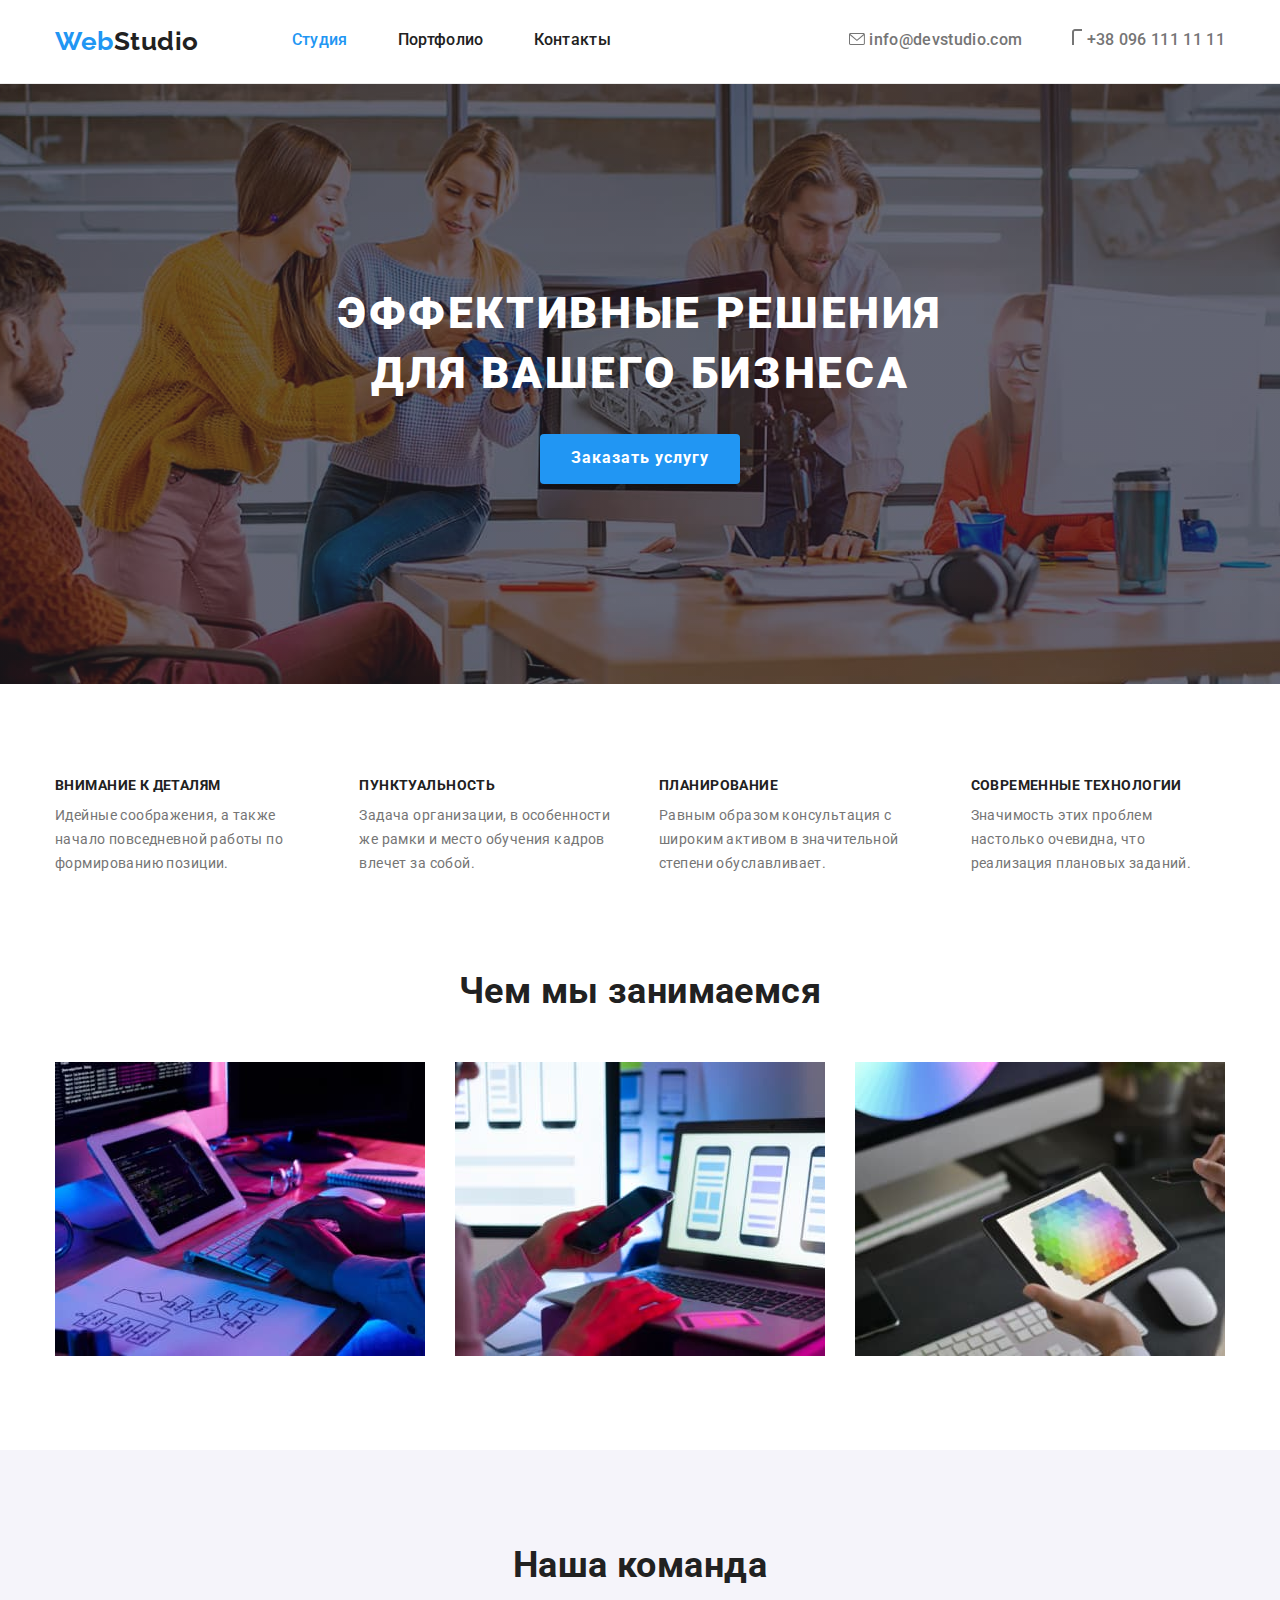
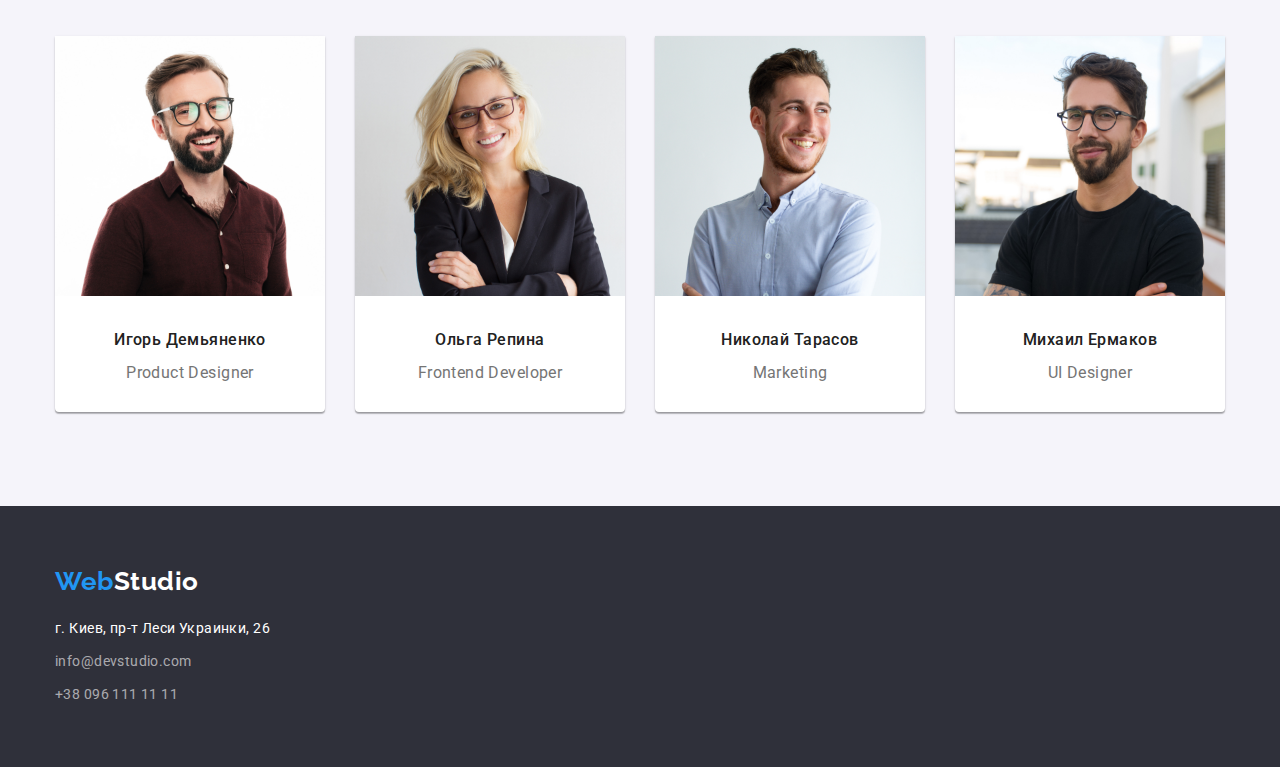
==== index.html @ d89b96b9 "встановив іконки в шапку" ====
<!DOCTYPE html>
<html lang="ru">
<head>
    <meta charset="UTF-8">
    <meta http-equiv="X-UA-Compatible" content="IE=edge">
    <meta name="viewport" content="width=device-width, initial-scale=1.0">
<link rel="preconnect" href="https://fonts.googleapis.com">
<link rel="preconnect" href="https://fonts.gstatic.com" crossorigin>
<link
    href="https://fonts.googleapis.com/css2?family=Oleo+Script&family=Raleway:wght@700&family=Roboto:wght@400;500;700;900&display=swap"
    rel="stylesheet">
<link rel="stylesheet" href="./css/modern-normalize.css">
<link rel="stylesheet" href="./css/style.css" />
<title>WebStudio</title>
</head>
<body>
    <header class="head">
         <!--Шапка сайту-->
     <div class="container navigation">
        <a href="" class="head-logo link "> Web<span class="span-logo">Studio</span></a>
        <nav >
        <ul class="head-nav"><!--Навігація сайту-->
            <li class="head-nav-list"><a href="./index.html" class="head-nav-link link active-page"> Студия </a></li>
            <li class="head-nav-list"><a href="./portfolio.html" class="head-nav-link link">Портфолио</a></li>
            <li class="head-nav-list"><a href="" class="head-nav-link link">Контакты</a></li>
        </ul>

    </nav>
         
        <ul class="head-adress"><!--Наші контакти-->
             <li class="head-nav-list">
                
        <a href="mailto:info@devstudio.com" class="head-nav-contact  link">
            <svg class="link-email" width="16px" higth="12px">
            <use href="images/icons.svg#icon-envelope">
            </use>
            </svg>
        info@devstudio.com</a>
             </li>
            <li class="head-nav-list">
                <a href="tel:+380961111111" class="head-nav-contact link">
                   
                <svg class="link-phon" width="10px" higth="16px">
                    <use href="images/icons.svg#icon-smartphone">
                    </use>
                </svg>
                +38 096 111 11 11
                </a>
            </li>
        </ul>
        </div>
    </header>

    <main class="main"><!--Тіло сайту-->
        <section class="main-poster" > <!--Постер нашей кампании-->          
            <div class="container main-hero">
            <h1 class="heading-text">Эффективные решения <br /> для вашего бизнеса</h1>
            <button type="button" class="button-secondary"> Заказать услугу </button>
            </div>
        </section>
        <section class=" section"> <!--Наши преимущества-->
            <div class="container">
            <h2 class="visually-hidden">Наши преимущества</h2>
            <ul class="our-work">
                <li class="our-work-list">
                    <h3 class="our-aim">
                        Внимание к деталям
                    </h3>
                    <p>Идейные соображения, а также начало повседневной работы по формированию позиции.</p>
                </li>
                <li class="our-work-list">
                    <h3 class="our-aim">
                        Пунктуальность
                    </h3>
                    <p>Задача организации, в особенности же рамки и место обучения кадров влечет за собой.</p>
                </li>
                <li class="our-work-list">
                    <h3 class="our-aim">
                        Планирование
                    </h3>
                    <p>Равным образом консультация с широким активом в значительной степени обуславливает.</p>
                </li>
                <li class="our-work-list">
                    <h3 class="our-aim">
                        Современные технологии
                    </h3>
                    <p> Значимость этих проблем настолько очевидна, что реализация плановых заданий.</p>
                </li>
            </ul>
            </div>
        </section>
        <section class="section main-work"><!--Чем мы занимаемся-->
            <div class="container">
            <h2 class="topic">Чем мы занимаемся</h2>
            <ul class="topic-work">
                <li class="topic-list">
                    <a href="" class="link"><img src="images/img1.jpg" alt="Услуги программирование" width="370" height="294"></a>
                </li>
                <li class="topic-list">
                    <a href="" class="link"><img src="images/img2.jpg" alt="Услуги тестирование" width="370" height="294"> </a>
                </li>
                <li class="topic-list">
                    <a href="" class="link"><img src="images/img3.jpg" alt="Дизайнерская работа" width="370" height="294"></a>
                </li>
            </ul>
            </div>
        </section>
        <section class="section main-team"><!--Наша команда-->
            <div class="container">
            <h2 class="topic">Наша команда</h2>
            <ul class="list-team">
                <li  class="team-cards">
                    <img src="images/card1.jpg" alt="Наш дизайнер продукта" width="270" height="260">
                    <div class="team-block">
                        <h3 class="my-name">Игорь Демьяненко</h3>
                        <p class="my-work">Product Designer</p>
                    </div>
                </li>
                <li class="team-cards">
                    <img src="images/card2.jpg" alt="Наш разработчик" width="270" height="260">
                    <div class="team-block">
                        <h3 class="my-name">Ольга Репина</h3>
                        <p class="my-work">Frontend Developer</p>
                    </div>
                </li>
                <li class="team-cards">
                    <img src="images/card3.jpg" alt="Специалист по продажам" width="270" height="260">
                    <div class="team-block">
                        <h3 class="my-name">Николай Тарасов</h3>
                        <p class="my-work">Marketing</p>
                    </div>
                </li>
                <li class="team-cards">
                    <img src="images/card4.jpg" alt="Наш ЮА дизайнер" width="270" height="260">
                    <div class="team-block">
                        <h3 class="my-name">Михаил Ермаков</h3>
                        <p class="my-work">UI Designer</p>
                    </div>
                </li>
            </ul>
            </div>
        </section>
    </main>

    <footer class="footer"><!--Подвал сайта, наши контакты-->
        <div class="container">
        <a href="" class="footer-logo link ">Web<span class="span-logo-footer">Studio</span></a>
        <address class="adress">
            
       <ul class="">
           <li class="footer-list"><a href="https://goo.gl/maps/BZQKdsraXfpykEwU6" class="link-footer link link-adress" target="_blank">г. Киев, пр-т Леси Украинки, 26</a></li>
           <li class="footer-list"><a href="mailto:info@devstudio.com" class="link-footer link">info@devstudio.com</a></li>
           <li class="footer-list"><a href="tel:+380961111111" class="link-footer link">+38 096 111 11 11</a></li>
       </ul>
        </address>
        </div>
    </footer>

</body>
</html>
---- css/style.css ----
/* главный цвет фона #FFFFFF */
/* вспомогательный цвет фона #2F303A */
/* головный цвет текста #757575 */
/* вспомогательный цвет текста #212121 */
/* цвет кнопок главный #F5F4FA */
/* цвет кнопок вспомогательны #2196F3 */
/*цвет лого #000000 */
/*рамка*/

:root {
  --first-fon-color: #ffffff;
  --secondary-fon-color: #2f303a;
  --first-color-text: #757575;
  --secondary-color-text: #212121;
  --first-button-color: #f5f4fa;
  --secondary-button-color: #2196f3;
  --logo-color: #000000;
  --border-color: #eeeeee;
}

body {
  background-color: var(--first-fon-color);
  color: var(--first-color-text);
  font-size: 14px;
  font-family: Roboto, Arial, Helvetica, sans-serif;
  line-height: 1.71;
  letter-spacing: 0.03em;
}

p,
h1,
h2,
h3,
h4,
h5,
h6 {
  margin: 0;
}

ul {
  list-style: none;
  margin: 0;
  padding: 0;
}

img {
  display: block;
}

.link {
  text-decoration: none;
  font-size: 14px;
  font-weight: 500;
  line-height: 1.15;
  letter-spacing: 0.02em;
  color: var(--secondary-color-text);
}

.container {
  width: 1200px;
  padding-left: 15px;
  padding-right: 15px;
  margin: 0 auto;
}
.section {
  padding-top: 94px;
  padding-bottom: 94px;
}
.head {
  background-color: var(--first-fon-color);
  border-bottom: 1px solid #ececec;
}
.head-logo {
  display: block;
  margin-right: 93px;

  color: var(--secondary-button-color);
  font-family: Raleway, Arial, Helvetica, sans-serif;
  font-size: 26px;
  font-weight: 700;
  line-height: 1.19;
}

.navigation {
  display: flex;
  align-items: center;
  padding-top: 24px;
  padding-bottom: 25px;
}

.span-logo {
  color: var(--secondary-color-text);
}

.head-nav {
  display: flex;
}
.head-nav-link {
  font-size: 16px;
  font-weight: 500;
  line-height: 1.14;
  letter-spacing: 0.02em;
  color: var(--secondary-color-text);
}

.head-nav-list {
  padding-top: 5px;
  padding-bottom: 5px;
  display: block;
  margin-right: 50px;
}

.head-nav-list:last-child {
  margin-right: 0px;
}

.active-page {
  color: var(--secondary-button-color);
}
.link-email {
  width: 16px;
  height: 12px;
  align-items: center;
  fill: currentColor;
}

.link-phon {
  width: 10px;
  height: 16px;
  align-items: center;
  fill: currentColor;
}

.head-adress {
  display: flex;
  margin-left: auto;
}

.head-nav-contact {
  font-size: 16px;
  font-weight: 500;
  line-height: 1.14;
  letter-spacing: 0.02em;
  color: var(--first-color-text);
}

.head-nav-link:hover,
.head-nav-link:focus,
.head-nav-link:active {
  color: var(--secondary-button-color);
}
.head-nav-contact:hover,
.head-nav-contact:focus,
.head-nav-contact:active {
  color: var(--secondary-button-color);
}

/*оформлення тіла*/
/*оформлення постера*/
.main-poster {
  padding-top: 200px;
  padding-bottom: 200px;
  text-align: center;
  margin: 0 auto;
  height: 600px;
  max-width: 1600px;

  background-image: linear-gradient(
      to right,
      rgba(47, 48, 58, 0.4),
      rgba(47, 48, 58, 0.4)
    ),
    url(../images/hero.jpg);
  background-position: center;
  /* background-size: cover; */
  background-repeat: no-repeat;
}

.main-hero {
}

.heading-text {
  margin-bottom: 30px;

  color: var(--first-fon-color);
  text-transform: uppercase;
  font-size: 44px;
  font-weight: 900;

  letter-spacing: 0.06em;
  line-height: 1.36;
}

.button-secondary {
  cursor: pointer;
  background-color: var(--secondary-button-color);
  color: var(--first-fon-color);
  height: 50px;
  width: 200px;
  border: none;
  border-radius: 4px;
  font-size: 16px;
  letter-spacing: 0.06em;
  line-height: 1.9;
  font-weight: 700;
  box-shadow: 0px 4px 4px rgba(0, 0, 0, 0.15);
  border-radius: 4px;
}
.button-secondary:hover,
.button-secondary:focus {
  background-color: #188ce8;
}

/*оформление блока наши возможности*/

.visually-hidden {
  position: absolute;
  white-space: nowrap;
  width: 1px;
  height: 1px;
  overflow: hidden;
  border: 0;
  padding: 0;
  clip: rect(0 0 0 0);
  clip-path: inset(50%);
  margin: -1px;
}
.our-work {
  display: flex;
  flex-basis: calc((100% - 90px) / 4);
}
.our-work-list {
  margin-right: 30px;
}
.our-work-list:last-child {
  margin-right: 0;
}

.our-aim {
  margin-bottom: 10px;

  font-weight: 700;
  line-height: 1.14;
  text-transform: uppercase;
  color: var(--secondary-color-text);
  font-size: 14px;
}
/*чем мы занимаемся*/

.topic {
  margin-bottom: 50px;

  color: var(--secondary-color-text);
  font-weight: 700;
  font-size: 36px;
  text-align: center;
  line-height: 1.17;
}
.topic-work {
  display: flex;
}
.topic-list {
  margin-right: 30px;
  flex-basis: calc((100% - 60px) / 3);
}
.topic-list:last-child {
  margin-right: 0;
}

/*сектор наша команда*/
.main-work {
  padding-top: 0;
}
.main-team {
  background-color: var(--first-button-color);
}
.my-work {
  font-size: 16px;
  line-height: 1.19;
}

.list-team {
  display: flex;

  text-align: center;
}

.team-cards {
  margin-right: 30px;
  flex-basis: calc((100%-90px) / 4);

  background-color: var(--first-fon-color);
  box-shadow: 0px 1px 3px rgba(0, 0, 0, 0.12), 0px 1px 1px rgba(0, 0, 0, 0.14),
    0px 2px 1px rgba(0, 0, 0, 0.2);
  border-radius: 0px 0px 4px 4px;
}

.team-cards:last-child {
  margin-right: 0;
}

.my-name {
  margin-bottom: 10px;
  font-size: 16px;
  font-weight: 500;
  color: var(--secondary-color-text);
}

.team-block {
  padding-top: 30px;
  padding-bottom: 30px;
}

/*сектор footer*/

.span-logo-footer {
  color: var(--first-fon-color);
}
.footer {
  padding-top: 60px;
  padding-bottom: 60px;
  background-color: var(--secondary-fon-color);
}
.footer-logo {
  display: block;

  margin-bottom: 20px;

  color: var(--secondary-button-color);
  font-family: Raleway, Arial, Helvetica, sans-serif;
  font-size: 26px;
  font-weight: 700;
  line-height: 1.19;
}
.adress {
  font-style: normal;
}
.footer-list {
  margin-bottom: 9px;
}
.footer-list:last-child {
  margin-bottom: 0;
}
.link-footer {
  color: rgba(255, 255, 255, 0.6);
  font-weight: 400;
  line-height: 1.71;
  letter-spacing: 0.03em;
}

.link-adress {
  color: var(--first-fon-color);
}

/*Portfolio*/

.filtr {
  display: flex;
  justify-content: center;
  margin-bottom: 50px;
}

.filtr-button {
  padding: 6px 22px;
  border: transparent;
  border-radius: 4px;
  border-color: var(--first-button-color);

  font-weight: 500;
  font-size: 16px;
  line-height: 1.62;
  color: var(--secondary-color-text);
  background-color: var(--first-button-color);

  cursor: pointer;
}
.filtr-list {
  margin-right: 8px;
}

.filtr-list:last-child {
  margin: 0;
}

.filtr-button:hover,
.filtr-button:focus {
  color: var(--first-fon-color);
  background-color: var(--secondary-button-color);
  background-color: var(--secondary-button-color);
  box-shadow: 0px 3px 1px rgba(0, 0, 0, 0.1), 0px 1px 2px rgba(0, 0, 0, 0.08),
    0px 2px 2px rgba(0, 0, 0, 0.12);
}

.filtr-button:active {
  color: var(--first-fon-color);
  background-color: var(--secondary-button-color);
  background-color: var(--secondary-button-color);
  box-shadow: 0px 3px 1px rgba(0, 0, 0, 0.1), 0px 1px 2px rgba(0, 0, 0, 0.08),
    0px 2px 2px rgba(0, 0, 0, 0.12);
}

.project {
  display: flex;
  flex-wrap: wrap;
}

.project-card {
  flex-basis: calc((100% - 60px) / 3);
  background-color: var(--first-fon-color);

  margin-right: 30px;
  margin-bottom: 30px;
}

.project-card:nth-child(3n) {
  margin-right: 0;
}

.project-card:nth-last-child(-n + 3) {
  margin-bottom: 0;
}

.card-realm {
  font-weight: 400;
  font-size: 16px;
  line-height: 1.87;
  letter-spacing: 0.03em;
  color: var(--first-color-text);
}

.project-img {
  margin: 0 auto;
  max-width: 100%;
}
.card-cont {
  padding-top: 20px;
  padding-left: 24px;
  padding-bottom: 20px;
  padding-right: 24px;
  border: 1px solid var(--border-color);
}
.card-name {
  color: var(--secondary-color-text);
  font-size: 18px;
  font-weight: 700;
  line-height: 2;
  letter-spacing: 0.06em;
  margin-bottom: 4px;
}
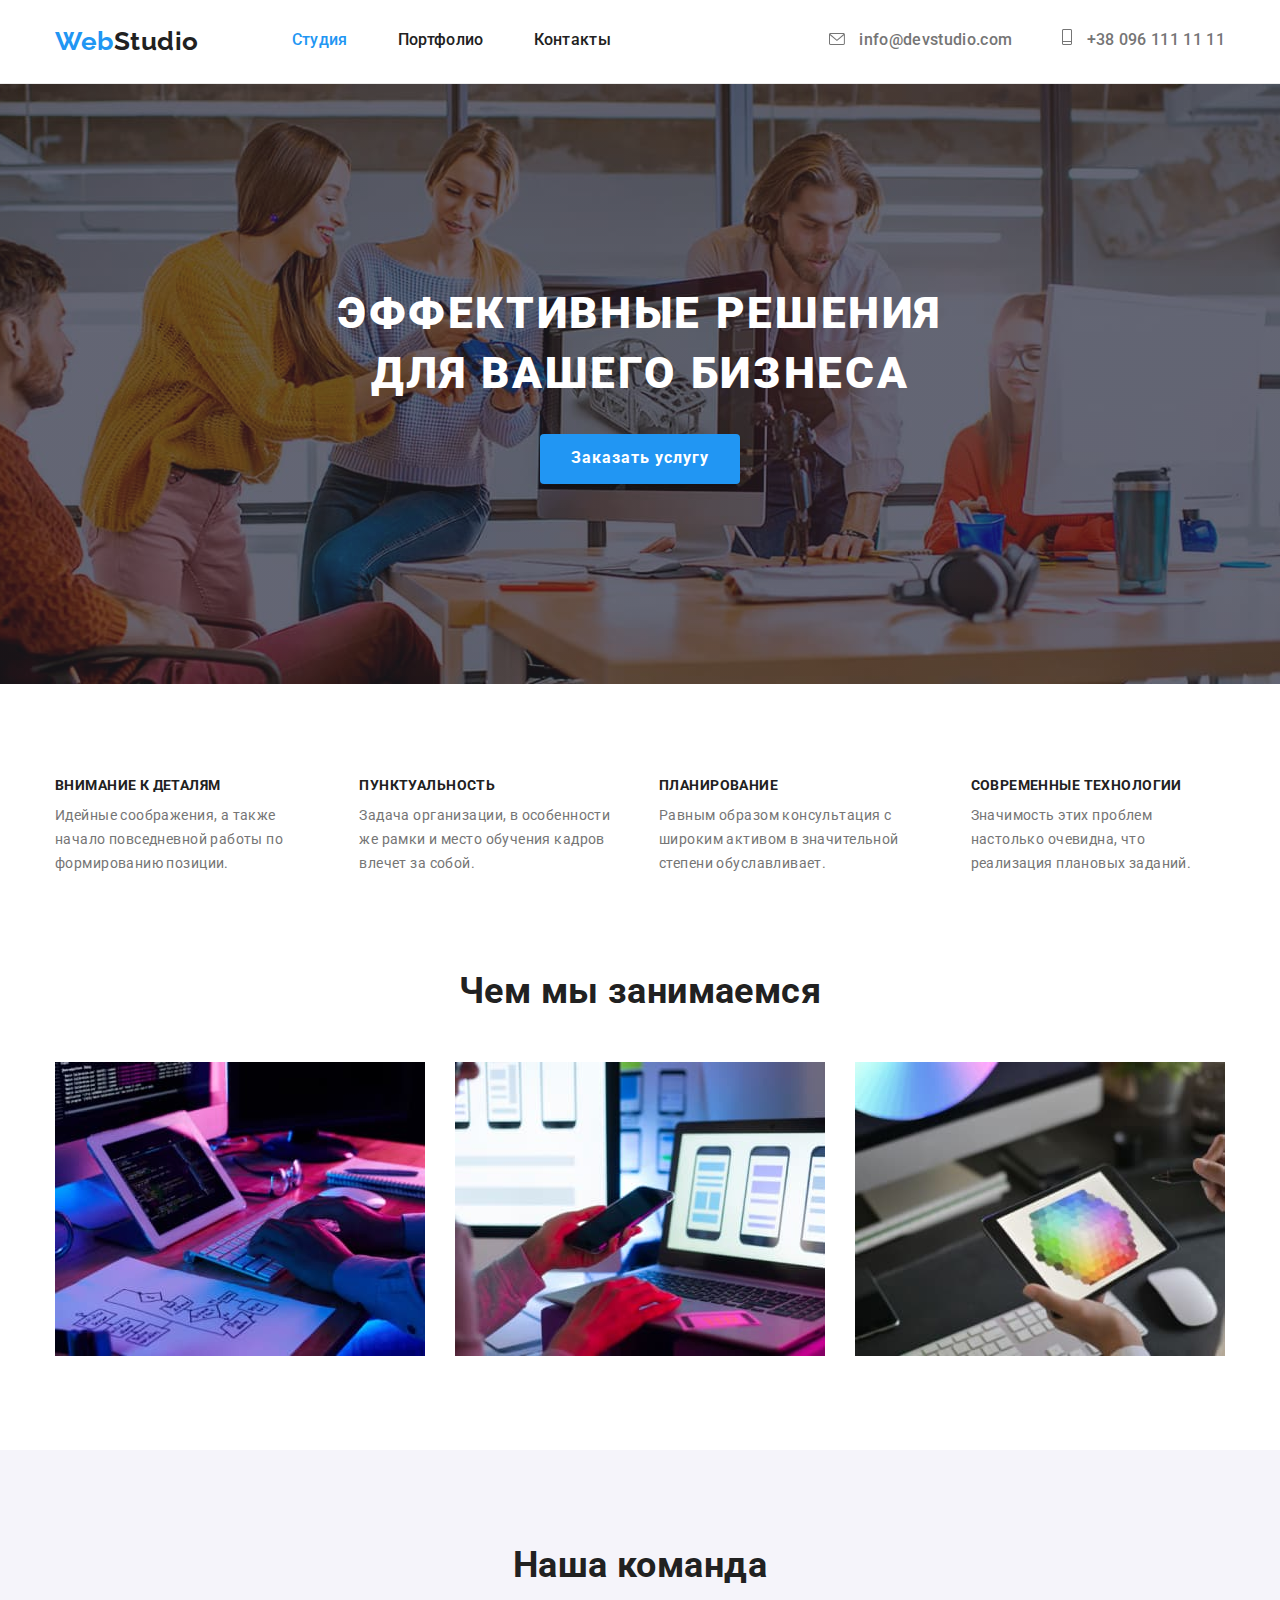
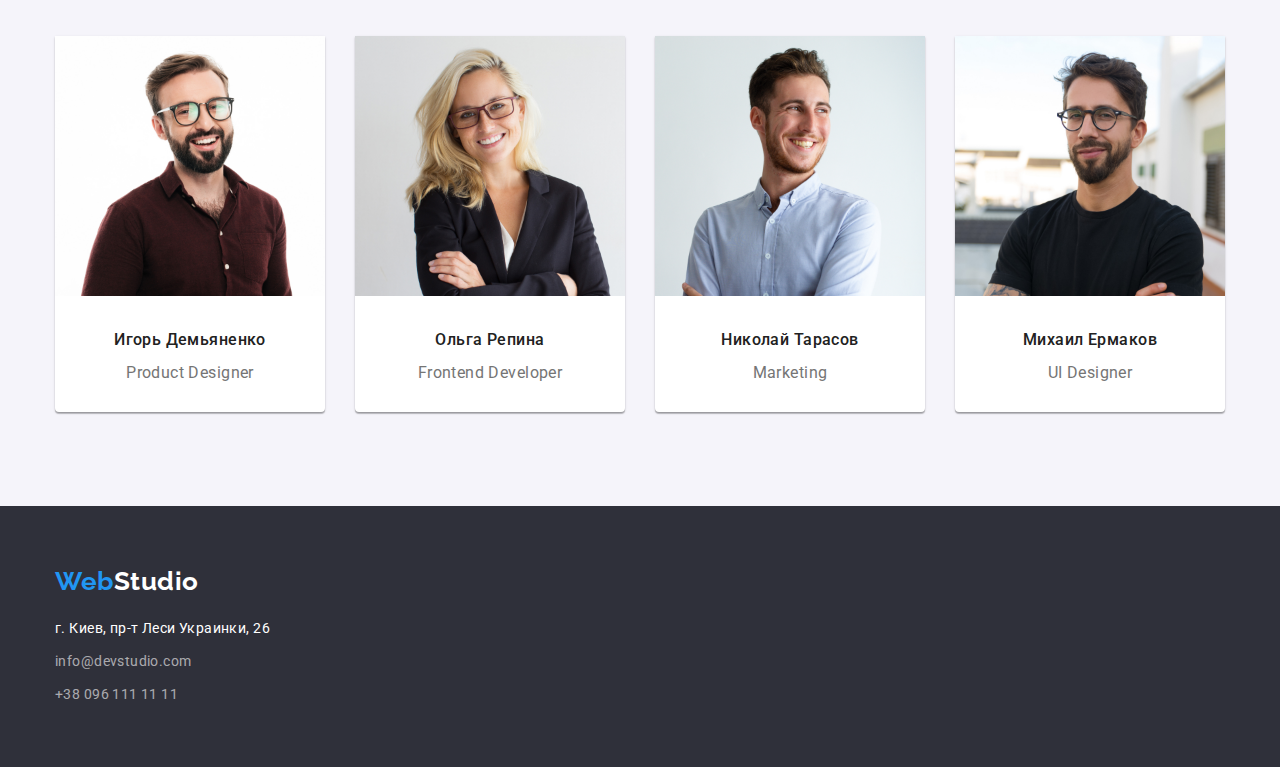
==== commit f957c7a0: "додані іконки в шапку" ====
--- a/index.html
+++ b/index.html
@@ -31,7 +31,7 @@
              <li class="head-nav-list">
                 
         <a href="mailto:info@devstudio.com" class="head-nav-contact  link">
-            <svg class="link-email" width="16px" higth="12px">
+            <svg class="link-email" width="16" height="12">
             <use href="images/icons.svg#icon-envelope">
             </use>
             </svg>
@@ -40,7 +40,7 @@
             <li class="head-nav-list">
                 <a href="tel:+380961111111" class="head-nav-contact link">
                    
-                <svg class="link-phon" width="10px" higth="16px">
+                <svg class="link-phon" width="10" height="16">
                     <use href="images/icons.svg#icon-smartphone">
                     </use>
                 </svg>
--- a/css/style.css
+++ b/css/style.css
@@ -122,6 +122,7 @@
   height: 12px;
   align-items: center;
   fill: currentColor;
+  margin-right: 10px;
 }
 
 .link-phon {
@@ -129,6 +130,7 @@
   height: 16px;
   align-items: center;
   fill: currentColor;
+  margin-right: 10px;
 }
 
 .head-adress {
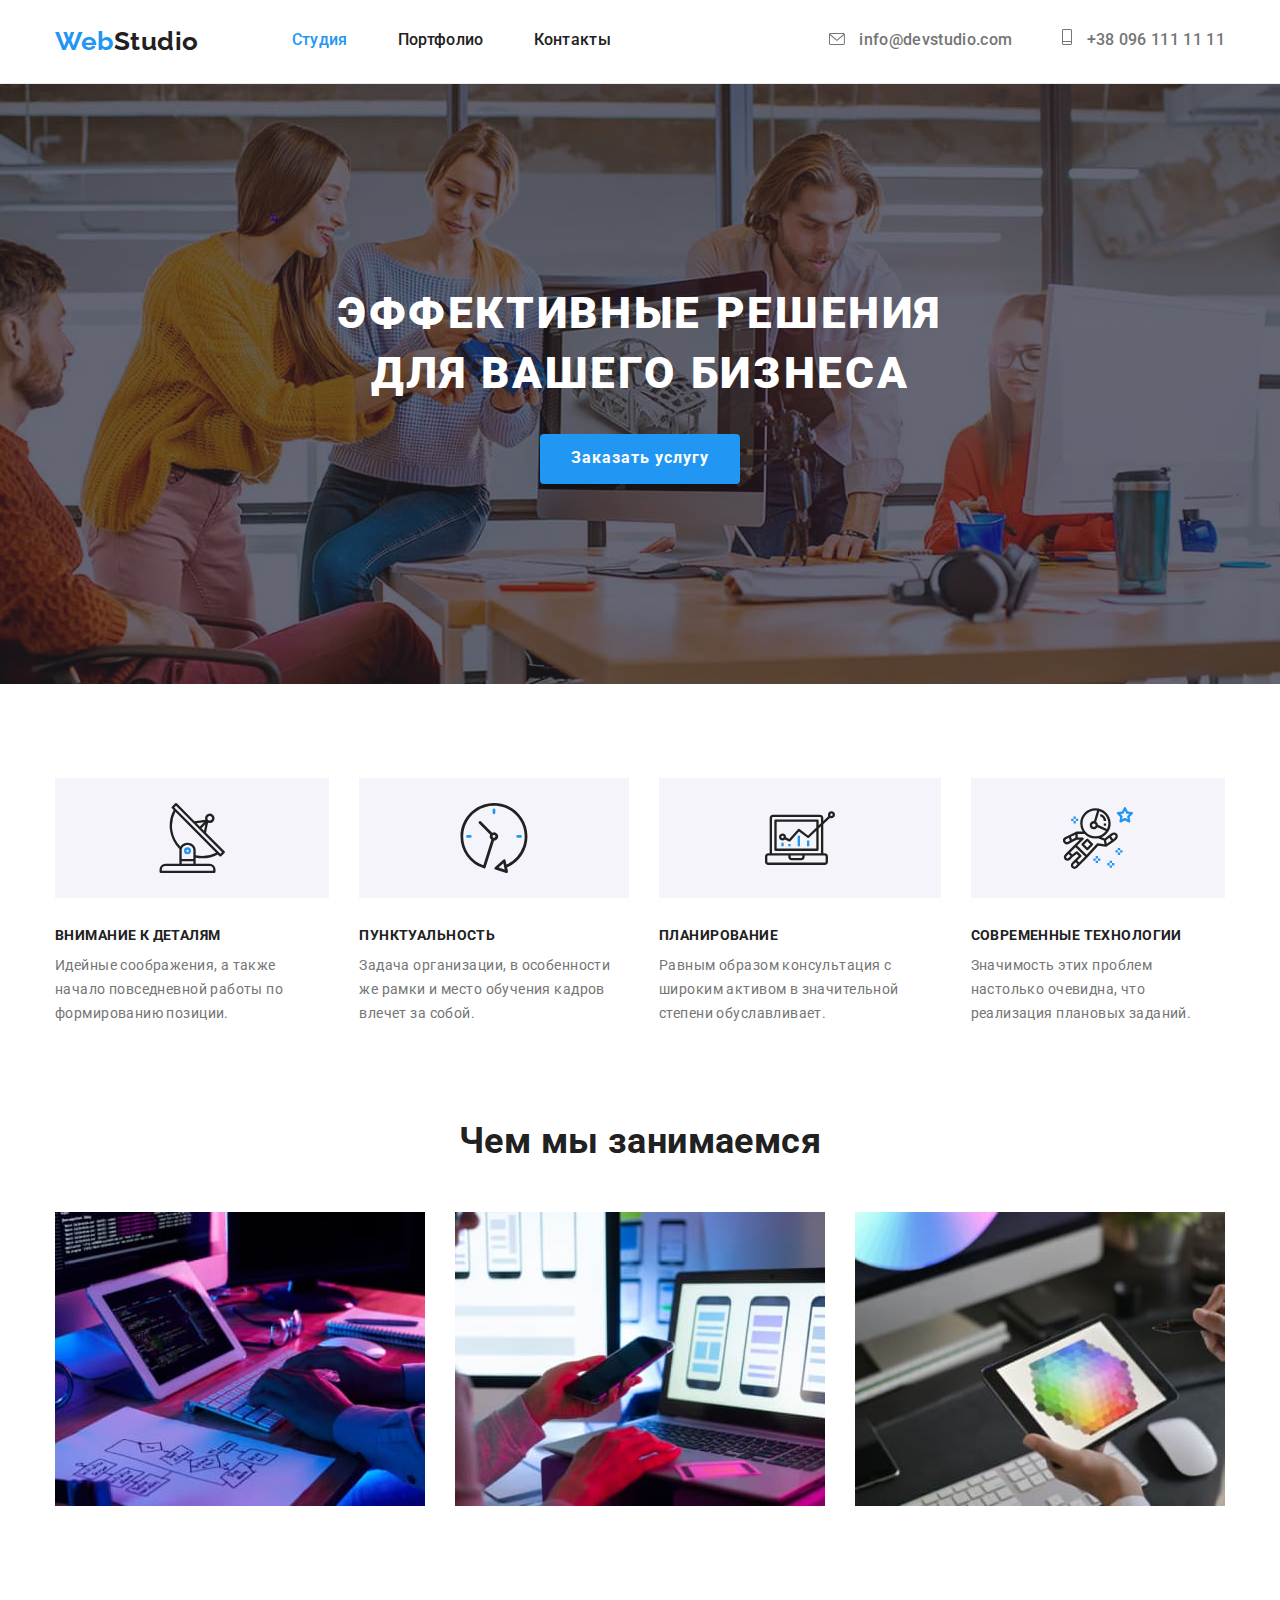
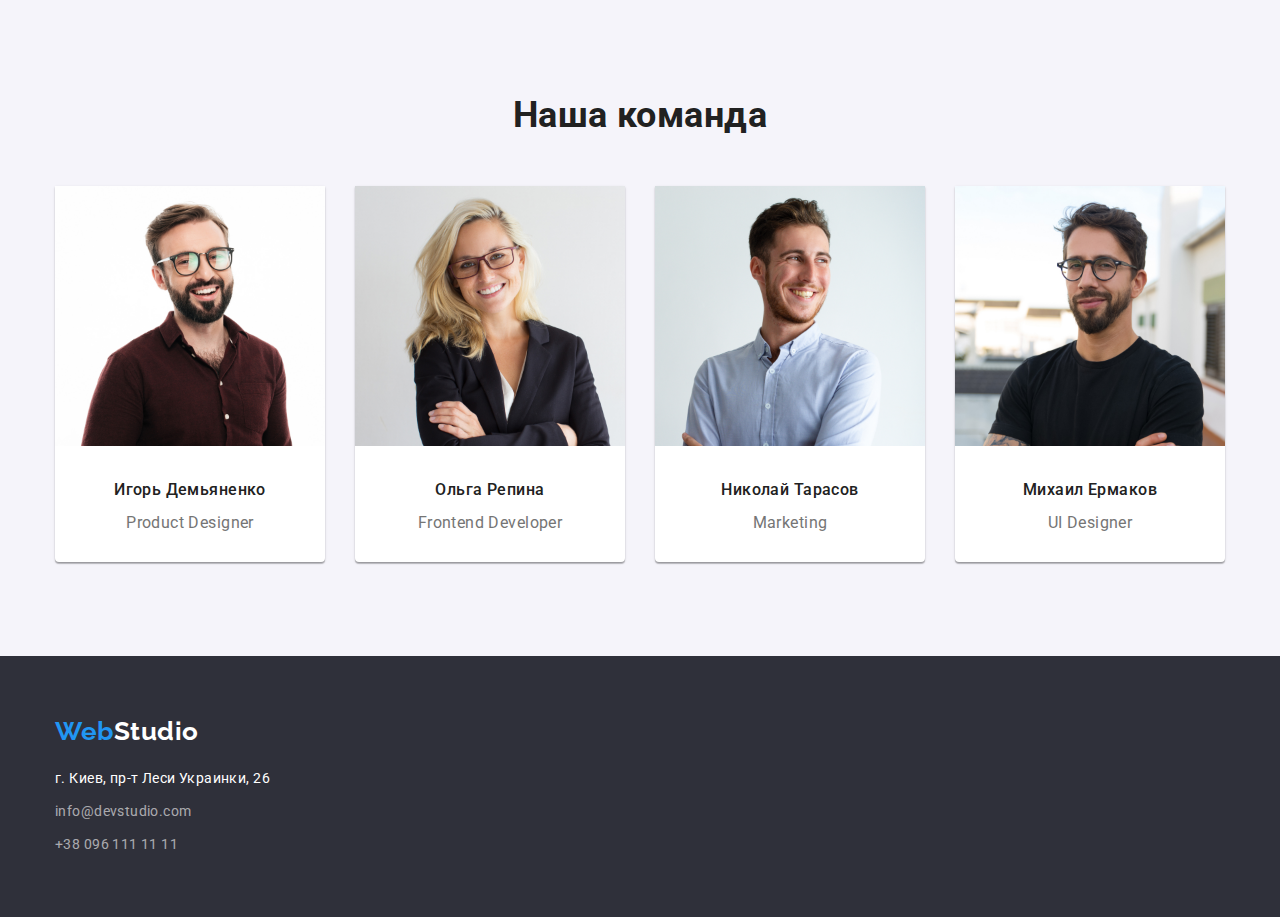
==== commit 989ccb67: "добавленЬІ иконки в секцию Наши преимущества" ====
--- a/index.html
+++ b/index.html
@@ -51,7 +51,7 @@
         </div>
     </header>
 
-    <main class="main"><!--Тіло сайту-->
+    <main class="main"><!--Тело сайту-->
         <section class="main-poster" > <!--Постер нашей кампании-->          
             <div class="container main-hero">
             <h1 class="heading-text">Эффективные решения <br /> для вашего бизнеса</h1>
@@ -63,24 +63,48 @@
             <h2 class="visually-hidden">Наши преимущества</h2>
             <ul class="our-work">
                 <li class="our-work-list">
+                   <div class="decor-icon">
+                        <svg class="link-antena" width="70" height="70">
+                            <use href="images/icons.svg#icon-antena">
+                            </use>
+                        </svg>
+                   </div>
                     <h3 class="our-aim">
                         Внимание к деталям
                     </h3>
                     <p>Идейные соображения, а также начало повседневной работы по формированию позиции.</p>
                 </li>
                 <li class="our-work-list">
+                    <div class="decor-icon">
+                        <svg class="link-antena" width="70" height="70">
+                            <use href="images/icons.svg#icon-clock">
+                            </use>
+                        </svg>
+                    </div>
                     <h3 class="our-aim">
                         Пунктуальность
                     </h3>
                     <p>Задача организации, в особенности же рамки и место обучения кадров влечет за собой.</p>
                 </li>
                 <li class="our-work-list">
+                    <div class="decor-icon">
+                        <svg class="link-antena" width="70" height="70">
+                            <use href="images/icons.svg#icon-diagram">
+                            </use>
+                        </svg>
+                    </div>
                     <h3 class="our-aim">
                         Планирование
                     </h3>
                     <p>Равным образом консультация с широким активом в значительной степени обуславливает.</p>
                 </li>
                 <li class="our-work-list">
+                    <div class="decor-icon">
+                        <svg class="link-antena" width="70" height="70">
+                            <use href="images/icons.svg#icon-astronaut">
+                            </use>
+                        </svg>
+                    </div>
                     <h3 class="our-aim">
                         Современные технологии
                     </h3>
--- a/css/style.css
+++ b/css/style.css
@@ -118,16 +118,12 @@
   color: var(--secondary-button-color);
 }
 .link-email {
-  width: 16px;
-  height: 12px;
   align-items: center;
   fill: currentColor;
   margin-right: 10px;
 }
 
 .link-phon {
-  width: 10px;
-  height: 16px;
   align-items: center;
   fill: currentColor;
   margin-right: 10px;
@@ -234,6 +230,23 @@
 .our-work-list {
   margin-right: 30px;
 }
+.decor-icon {
+  display: flex;
+  height: 120px;
+  margin-bottom: 30px;
+  background-color: var(--first-button-color);
+  align-items: center;
+  justify-content: center;
+}
+.link-antena {
+  /* width: 270px; */
+
+  /* height: 120px; */
+  background-color: var(--first-button-color);
+  background-position: center;
+  background-repeat: no-repeat;
+  background-size: co;
+}
 .our-work-list:last-child {
   margin-right: 0;
 }
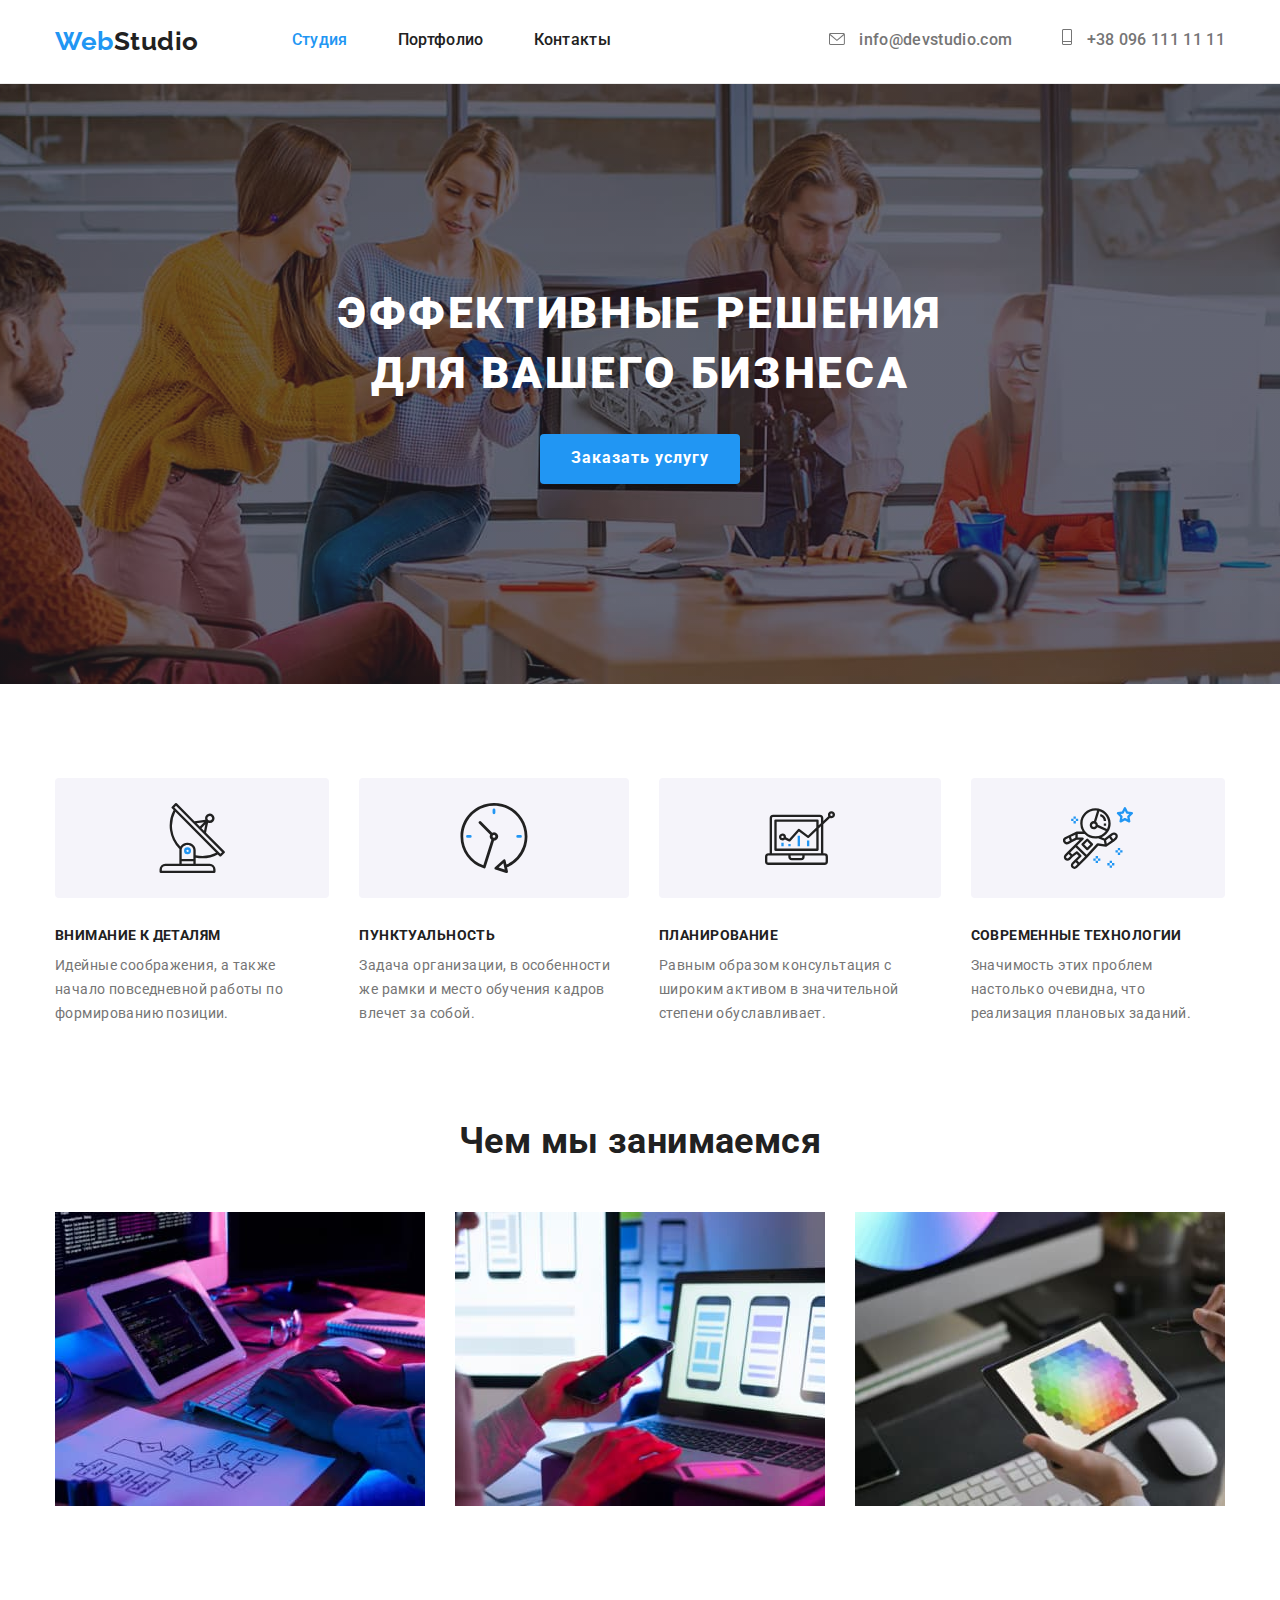
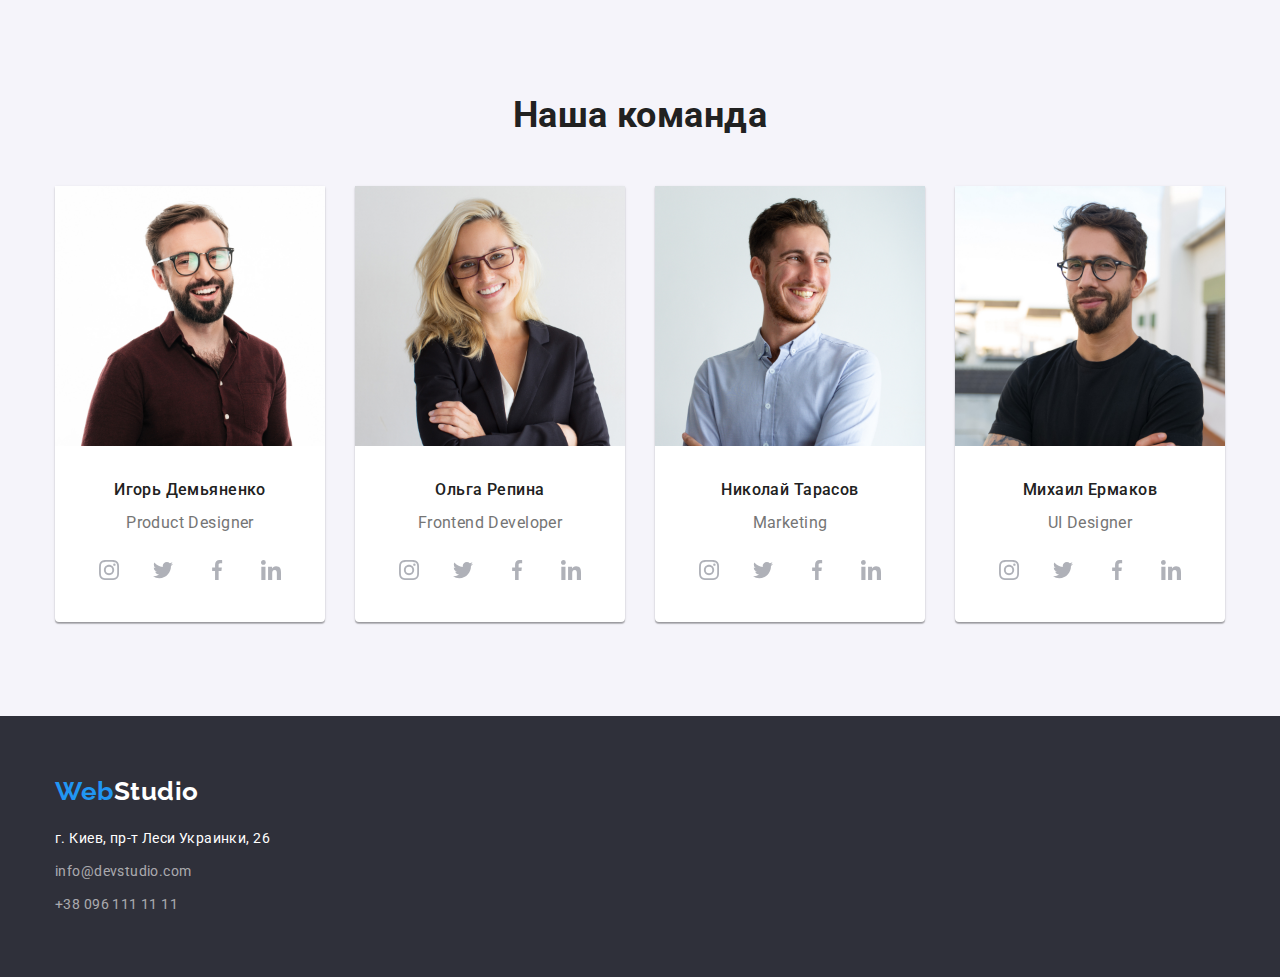
==== commit f893c348: "зроблено блок  наша команда" ====
--- a/index.html
+++ b/index.html
@@ -64,7 +64,7 @@
             <ul class="our-work">
                 <li class="our-work-list">
                    <div class="decor-icon">
-                        <svg class="link-antena" width="70" height="70">
+                        <svg  width="70" height="70">
                             <use href="images/icons.svg#icon-antena">
                             </use>
                         </svg>
@@ -76,7 +76,7 @@
                 </li>
                 <li class="our-work-list">
                     <div class="decor-icon">
-                        <svg class="link-antena" width="70" height="70">
+                        <svg  width="70" height="70">
                             <use href="images/icons.svg#icon-clock">
                             </use>
                         </svg>
@@ -88,7 +88,7 @@
                 </li>
                 <li class="our-work-list">
                     <div class="decor-icon">
-                        <svg class="link-antena" width="70" height="70">
+                        <svg width="70" height="70">
                             <use href="images/icons.svg#icon-diagram">
                             </use>
                         </svg>
@@ -139,6 +139,30 @@
                         <h3 class="my-name">Игорь Демьяненко</h3>
                         <p class="my-work">Product Designer</p>
                     </div>
+                    <div class="team-social">
+                        <ul class="social-icons">
+                            <li class="team-social-list">
+                                <a href="#" class="link-icon"><svg class="team-social-icon" width="20" height="20"">
+                                    <use href="images/icons.svg#icon-instagram" ></use>
+                                </svg></a>
+                            </li>
+                            <li class="team-social-list">
+                                <a href="#" class="link-icon"><svg class="team-social-icon" width="20" height="20"">
+                                    <use href=" images/icons.svg#icon-twitter"></use>
+                                </svg></a>
+                            </li>
+                            <li class="team-social-list">
+                                <a href="#" class="link-icon"><svg class="team-social-icon" width="20" height="20"">
+                                                                    <use href=" images/icons.svg#icon-facebook"></use>
+                                </svg></a>
+                            </li>
+                            <li class="team-social-list">
+                                <a href="#" class="link-icon"><svg class="team-social-icon" width="20" height="20"">
+                                                                    <use href=" images/icons.svg#icon-linkedin"></use>
+                                </svg></a>
+                            </li>
+                        </ul>
+                    </div>
                 </li>
                 <li class="team-cards">
                     <img src="images/card2.jpg" alt="Наш разработчик" width="270" height="260">
@@ -146,6 +170,30 @@
                         <h3 class="my-name">Ольга Репина</h3>
                         <p class="my-work">Frontend Developer</p>
                     </div>
+                    <div class="team-social">
+                        <ul class="social-icons">
+                            <li class="team-social-list">
+                                <a href="#" class="link-icon"><svg class="team-social-icon" width="20" height="20"">
+                                                        <use href=" images/icons.svg#icon-instagram"></use>
+                                    </svg></a>
+                            </li>
+                            <li class="team-social-list">
+                                <a href="#" class="link-icon"><svg class="team-social-icon" width="20" height="20"">
+                                                        <use href=" images/icons.svg#icon-twitter"></use>
+                                    </svg></a>
+                            </li>
+                            <li class="team-social-list">
+                                <a href="#" class="link-icon"><svg class="team-social-icon" width="20" height="20"">
+                                                                                        <use href=" images/icons.svg#icon-facebook"></use>
+                                    </svg></a>
+                            </li>
+                            <li class="team-social-list">
+                                <a href="#" class="link-icon"><svg class="team-social-icon" width="20" height="20"">
+                                                                                        <use href=" images/icons.svg#icon-linkedin"></use>
+                                    </svg></a>
+                            </li>
+                        </ul>
+                    </div>
                 </li>
                 <li class="team-cards">
                     <img src="images/card3.jpg" alt="Специалист по продажам" width="270" height="260">
@@ -153,12 +201,60 @@
                         <h3 class="my-name">Николай Тарасов</h3>
                         <p class="my-work">Marketing</p>
                     </div>
+                    <div class="team-social">
+                        <ul class="social-icons">
+                            <li class="team-social-list">
+                                <a href="#" class="link-icon"><svg class="team-social-icon" width="20" height="20"">
+                                                        <use href=" images/icons.svg#icon-instagram"></use>
+                                    </svg></a>
+                            </li>
+                            <li class="team-social-list">
+                                <a href="#" class="link-icon"><svg class="team-social-icon" width="20" height="20"">
+                                                        <use href=" images/icons.svg#icon-twitter"></use>
+                                    </svg></a>
+                            </li>
+                            <li class="team-social-list">
+                                <a href="#" class="link-icon"><svg class="team-social-icon" width="20" height="20"">
+                                                                                        <use href=" images/icons.svg#icon-facebook"></use>
+                                    </svg></a>
+                            </li>
+                            <li class="team-social-list">
+                                <a href="#" class="link-icon"><svg class="team-social-icon" width="20" height="20"">
+                                                                                        <use href=" images/icons.svg#icon-linkedin"></use>
+                                    </svg></a>
+                            </li>
+                        </ul>
+                    </div>
                 </li>
                 <li class="team-cards">
                     <img src="images/card4.jpg" alt="Наш ЮА дизайнер" width="270" height="260">
                     <div class="team-block">
                         <h3 class="my-name">Михаил Ермаков</h3>
                         <p class="my-work">UI Designer</p>
+                    </div>
+                    <div class="team-social">
+                        <ul class="social-icons">
+                            <li class="team-social-list">
+                                <a href="#" class="link-icon"><svg class="team-social-icon" width="20" height="20"">
+                                                        <use href=" images/icons.svg#icon-instagram"></use>
+                                    </svg></a>
+                            </li>
+                            <li class="team-social-list">
+                                <a href="#" class="link-icon"><svg class="team-social-icon" width="20" height="20"">
+                                                        <use href=" images/icons.svg#icon-twitter"></use>
+                                    </svg></a>
+                            </li>
+                            <li class="team-social-list">
+                                <a href="#" class="link-icon"><svg class="team-social-icon" width="20" height="20"">
+                                                                                        <use href=" images/icons.svg#icon-facebook"></use>
+                                    </svg></a>
+                            </li>
+                            <li class="team-social-list">
+                                <a href="#" class="link-icon"><svg class="team-social-icon" width="20" height="20"">
+                                                                                        <use href=" images/icons.svg#icon-linkedin"></use>
+                                    </svg></a>
+                            </li>
+                        </ul>
                     </div>
                 </li>
             </ul>
--- a/css/style.css
+++ b/css/style.css
@@ -5,6 +5,7 @@
 /* цвет кнопок главный #F5F4FA */
 /* цвет кнопок вспомогательны #2196F3 */
 /*цвет лого #000000 */
+/* цвет соцсетей #AFB1B8 */
 /*рамка*/
 
 :root {
@@ -16,6 +17,7 @@
   --secondary-button-color: #2196f3;
   --logo-color: #000000;
   --border-color: #eeeeee;
+  --socset-fill-color: #afb1b8;
 }
 
 body {
@@ -237,16 +239,9 @@
   background-color: var(--first-button-color);
   align-items: center;
   justify-content: center;
-}
-.link-antena {
-  /* width: 270px; */
-
-  /* height: 120px; */
-  background-color: var(--first-button-color);
-  background-position: center;
-  background-repeat: no-repeat;
-  background-size: co;
-}
+  border-radius: 4px;
+}
+
 .our-work-list:last-child {
   margin-right: 0;
 }
@@ -323,7 +318,43 @@
 
 .team-block {
   padding-top: 30px;
+  padding-bottom: 16px;
+}
+
+.team-social {
   padding-bottom: 30px;
+}
+
+.social-icons {
+  display: flex;
+  justify-content: center;
+}
+
+.team-social-list {
+  display: flex;
+  justify-content: center;
+  align-items: center;
+  width: 44px;
+  height: 44px;
+  border-radius: 50%;
+  cursor: pointer;
+
+  fill: var(--socset-fill-color);
+}
+
+.team-social-list:not(:first-child) {
+  margin-left: 10px;
+}
+
+.team-social-list:hover,
+.team-social-list:focus {
+  background-color: var(--secondary-button-color);
+  fill: var(--first-fon-color);
+}
+
+.link-icon {
+  width: 20px;
+  height: 20px;
 }
 
 /*сектор footer*/
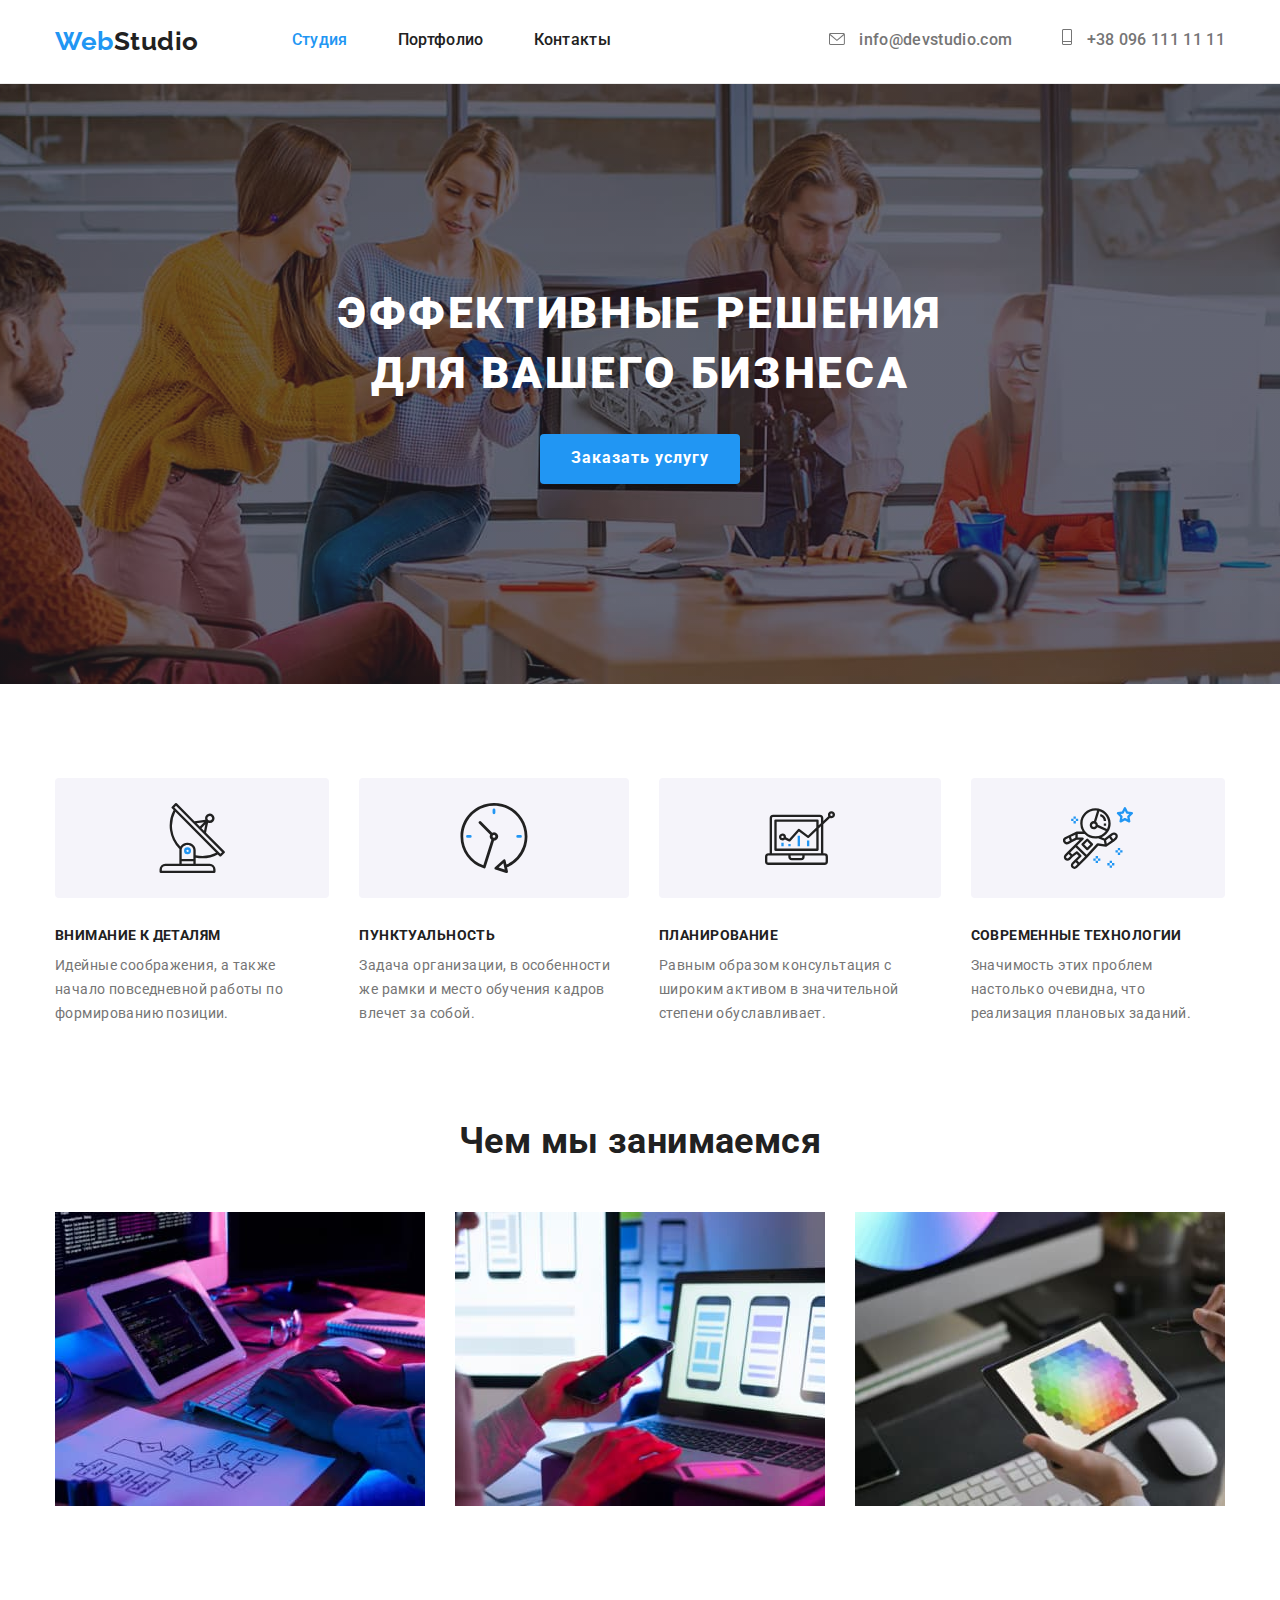
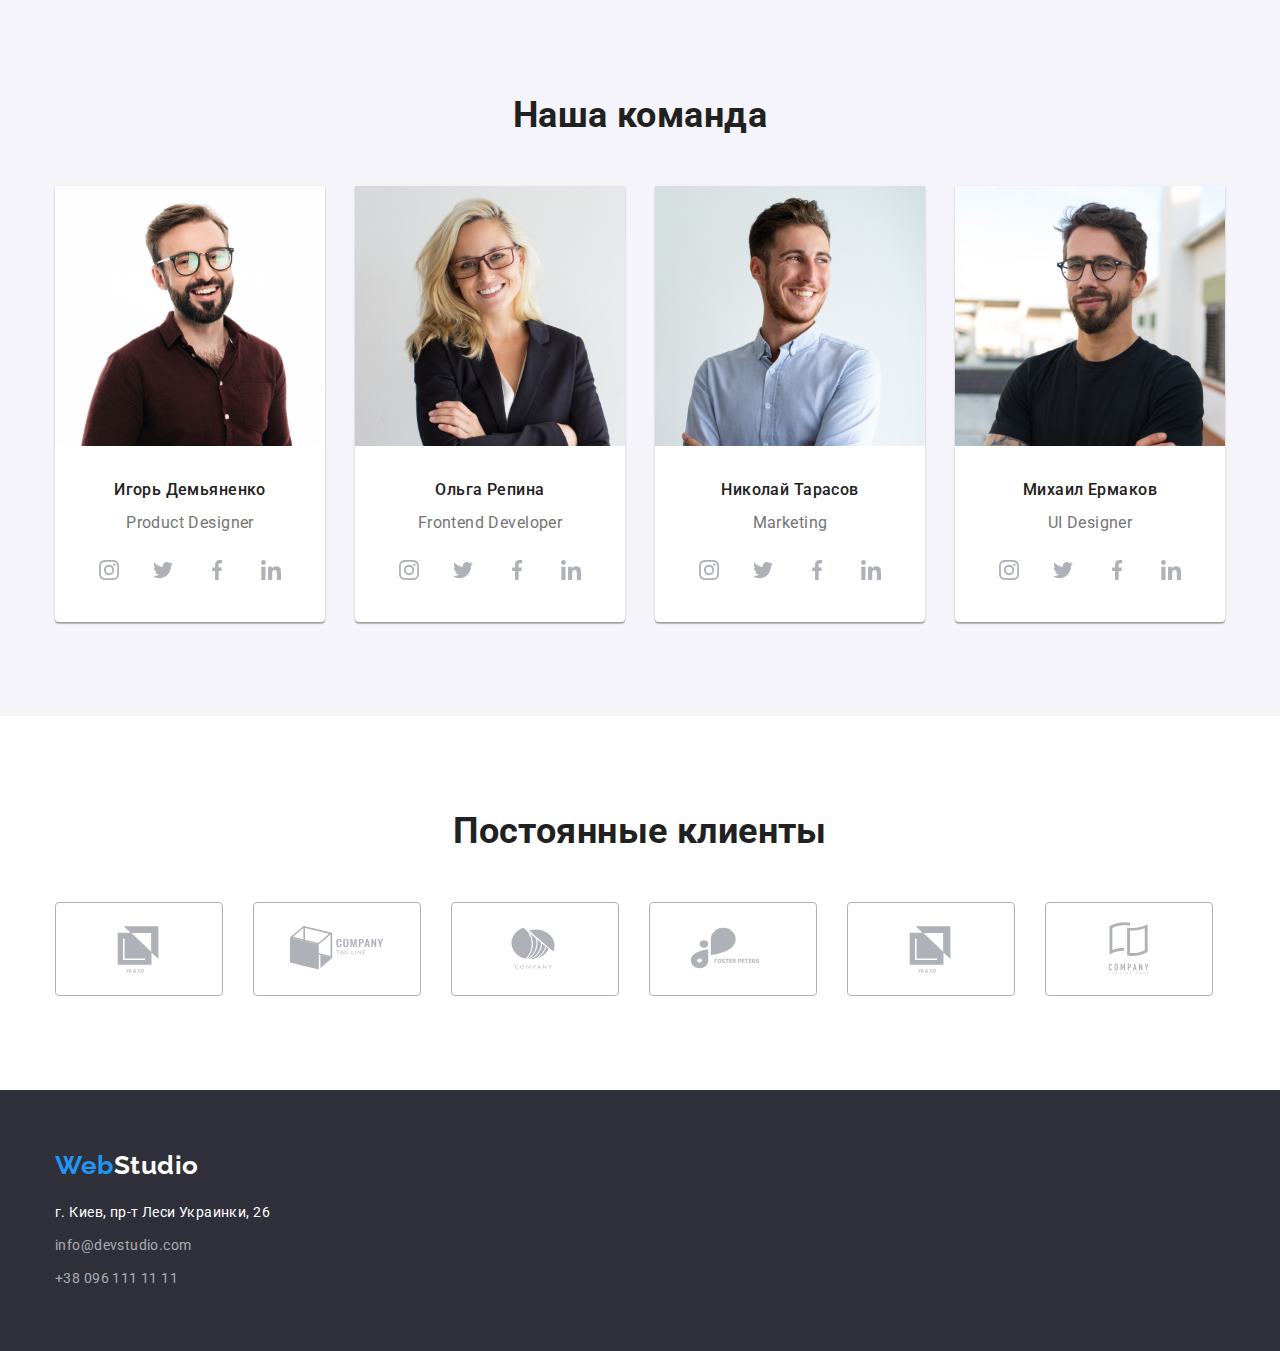
==== commit a51faa10: "блок наши партнерЬІ" ====
--- a/index.html
+++ b/index.html
@@ -32,8 +32,8 @@
                 
         <a href="mailto:info@devstudio.com" class="head-nav-contact  link">
             <svg class="link-email" width="16" height="12">
-            <use href="images/icons.svg#icon-envelope">
-            </use>
+             <use href="images/icons.svg#icon-envelope">
+             </use>
             </svg>
         info@devstudio.com</a>
              </li>
@@ -142,22 +142,24 @@
                     <div class="team-social">
                         <ul class="social-icons">
                             <li class="team-social-list">
-                                <a href="#" class="link-icon"><svg class="team-social-icon" width="20" height="20"">
+                                <a href="#" class="link-icon">
+                                    <svg   class="team-social-icon" width="20" height="20">
                                     <use href="images/icons.svg#icon-instagram" ></use>
                                 </svg></a>
                             </li>
                             <li class="team-social-list">
-                                <a href="#" class="link-icon"><svg class="team-social-icon" width="20" height="20"">
+                                <a href="#" class="link-icon">
+                                    <svg  class="team-social-icon" width="20" height="20">
                                     <use href=" images/icons.svg#icon-twitter"></use>
                                 </svg></a>
                             </li>
                             <li class="team-social-list">
-                                <a href="#" class="link-icon"><svg class="team-social-icon" width="20" height="20"">
-                                                                    <use href=" images/icons.svg#icon-facebook"></use>
+                                <a href="#" class="link-icon"><svg  class="team-social-icon" width="20" height="20">
+                                 <use href=" images/icons.svg#icon-facebook"></use>
                                 </svg></a>
                             </li>
                             <li class="team-social-list">
-                                <a href="#" class="link-icon"><svg class="team-social-icon" width="20" height="20"">
+                                <a href="#" class="link-icon"><svg  class="team-social-icon" width="20" height="20">
                                                                     <use href=" images/icons.svg#icon-linkedin"></use>
                                 </svg></a>
                             </li>
@@ -173,22 +175,22 @@
                     <div class="team-social">
                         <ul class="social-icons">
                             <li class="team-social-list">
-                                <a href="#" class="link-icon"><svg class="team-social-icon" width="20" height="20"">
+                                <a href="#" class="link-icon"><svg class="team-social-icon" width="20" height="20">
                                                         <use href=" images/icons.svg#icon-instagram"></use>
                                     </svg></a>
                             </li>
                             <li class="team-social-list">
-                                <a href="#" class="link-icon"><svg class="team-social-icon" width="20" height="20"">
+                                <a href="#" class="link-icon"><svg class="team-social-icon" width="20" height="20">
                                                         <use href=" images/icons.svg#icon-twitter"></use>
                                     </svg></a>
                             </li>
                             <li class="team-social-list">
-                                <a href="#" class="link-icon"><svg class="team-social-icon" width="20" height="20"">
+                                <a href="#" class="link-icon"><svg class="team-social-icon" width="20" height="20">
                                                                                         <use href=" images/icons.svg#icon-facebook"></use>
                                     </svg></a>
                             </li>
                             <li class="team-social-list">
-                                <a href="#" class="link-icon"><svg class="team-social-icon" width="20" height="20"">
+                                <a href="#" class="link-icon"><svg class="team-social-icon" width="20" height="20">
                                                                                         <use href=" images/icons.svg#icon-linkedin"></use>
                                     </svg></a>
                             </li>
@@ -204,22 +206,22 @@
                     <div class="team-social">
                         <ul class="social-icons">
                             <li class="team-social-list">
-                                <a href="#" class="link-icon"><svg class="team-social-icon" width="20" height="20"">
+                                <a href="#" class="link-icon"><svg class="team-social-icon" width="20" height="20">
                                                         <use href=" images/icons.svg#icon-instagram"></use>
                                     </svg></a>
                             </li>
                             <li class="team-social-list">
-                                <a href="#" class="link-icon"><svg class="team-social-icon" width="20" height="20"">
+                                <a href="#" class="link-icon"><svg class="team-social-icon" width="20" height="20">
                                                         <use href=" images/icons.svg#icon-twitter"></use>
                                     </svg></a>
                             </li>
                             <li class="team-social-list">
-                                <a href="#" class="link-icon"><svg class="team-social-icon" width="20" height="20"">
+                                <a href="#" class="link-icon"><svg class="team-social-icon" width="20" height="20">
                                                                                         <use href=" images/icons.svg#icon-facebook"></use>
                                     </svg></a>
                             </li>
                             <li class="team-social-list">
-                                <a href="#" class="link-icon"><svg class="team-social-icon" width="20" height="20"">
+                                <a href="#" class="link-icon"><svg class="team-social-icon" width="20" height="20">
                                                                                         <use href=" images/icons.svg#icon-linkedin"></use>
                                     </svg></a>
                             </li>
@@ -235,22 +237,22 @@
                     <div class="team-social">
                         <ul class="social-icons">
                             <li class="team-social-list">
-                                <a href="#" class="link-icon"><svg class="team-social-icon" width="20" height="20"">
+                                <a href="#" class="link-icon"><svg class="team-social-icon" width="20" height="20">
                                                         <use href=" images/icons.svg#icon-instagram"></use>
                                     </svg></a>
                             </li>
                             <li class="team-social-list">
-                                <a href="#" class="link-icon"><svg class="team-social-icon" width="20" height="20"">
+                                <a href="#" class="link-icon"><svg class="team-social-icon" width="20" height="20">
                                                         <use href=" images/icons.svg#icon-twitter"></use>
                                     </svg></a>
                             </li>
                             <li class="team-social-list">
-                                <a href="#" class="link-icon"><svg class="team-social-icon" width="20" height="20"">
+                                <a href="#" class="link-icon"><svg class="team-social-icon" width="20" height="20">
                                                                                         <use href=" images/icons.svg#icon-facebook"></use>
                                     </svg></a>
                             </li>
                             <li class="team-social-list">
-                                <a href="#" class="link-icon"><svg class="team-social-icon" width="20" height="20"">
+                                <a href="#" class="link-icon"><svg class="team-social-icon" width="20" height="20">
                                                                                         <use href=" images/icons.svg#icon-linkedin"></use>
                                     </svg></a>
                             </li>
@@ -258,6 +260,55 @@
                     </div>
                 </li>
             </ul>
+            </div>
+        </section>
+        <section class="section">
+            <div class="container">
+                <h2 class="topic out-partner">Постоянные клиенты</h2>
+                <ul class="partner-list">
+                    <li class="partner-list-icon">
+                        <a href="#" class="partner-links">
+                            <svg class="partner-icon" width="106" height="60">
+                                <use href="images/icons.svg#icon-YaCo"></use>
+                            </svg>
+                        </a>
+                    </li>
+                    <li class="partner-list-icon">
+                        <a href="#" class="partner-links">
+                            <svg class="partner-icon" width="106" height="60">
+                                <use href="images/icons.svg#icon-CompanyTagLine"></use>
+                            </svg>
+                        </a>
+                    </li>
+                    <li class="partner-list-icon">
+                        <a href="#" class="partner-links">
+                            <svg class="partner-icon" width="106" height="60">
+                                <use href="images/icons.svg#icon-Company"></use>
+                            </svg>
+                        </a>
+                    </li>
+                    <li class="partner-list-icon">
+                        <a href="#" class="partner-links" >
+                            <svg class="partner-icon" width="106" height="60">
+                                <use href="images/icons.svg#icon-FosterPeters"></use>
+                            </svg>
+                        </a>
+                    </li>
+                    <li class="partner-list-icon">
+                        <a href="#" class="partner-links">
+                            <svg class="partner-icon" width="106" height="60">
+                                <use href="images/icons.svg#icon-YaCo"></use>
+                            </svg>
+                        </a>
+                    </li>
+                    <li class="partner-list-icon">
+                        <a href="#" class="partner-links">
+                            <svg class="partner-icon" width="106" height="60">
+                                <use href="images/icons.svg#icon-TagLineHere"></use>
+                            </svg>
+                        </a>
+                    </li>
+                </ul>
             </div>
         </section>
     </main>
--- a/css/style.css
+++ b/css/style.css
@@ -96,6 +96,7 @@
 
 .head-nav {
   display: flex;
+  color: var(--first-color-text);
 }
 .head-nav-link {
   font-size: 16px;
@@ -328,6 +329,7 @@
 .social-icons {
   display: flex;
   justify-content: center;
+  /* fill: var(--socset-fill-color); */
 }
 
 .team-social-list {
@@ -338,7 +340,6 @@
   height: 44px;
   border-radius: 50%;
   cursor: pointer;
-
   fill: var(--socset-fill-color);
 }
 
@@ -356,7 +357,47 @@
   width: 20px;
   height: 20px;
 }
-
+/* сектор наши клиенты */
+.our-partner {
+  margin-bottom: 50px;
+}
+
+.partner-list {
+  display: flex;
+}
+.partner-list-icon {
+  flex-basis: calc((100%-150px) / 6);
+  padding-bottom: 16px;
+  padding-top: 16px;
+  padding-left: 30px;
+  padding-right: 30px;
+  margin-right: 30px;
+
+  fill: var(--socset-fill-color);
+  cursor: pointer;
+  border: 1px solid #afb1b8;
+  border-radius: 4px;
+}
+
+.partner-list-icon:last-child {
+  margin-right: 0;
+}
+
+.partner-list-icon:hover,
+.partner-list-icon:focus {
+  fill: var(--secondary-button-color);
+  border-color: ;
+}
+.partner-links {
+  display: flex;
+  height: 60px;
+}
+
+.partner-icon {
+  background-position: center;
+  background-repeat: no-repeat;
+  /* background-size: cover; */
+}
 /*сектор footer*/
 
 .span-logo-footer {
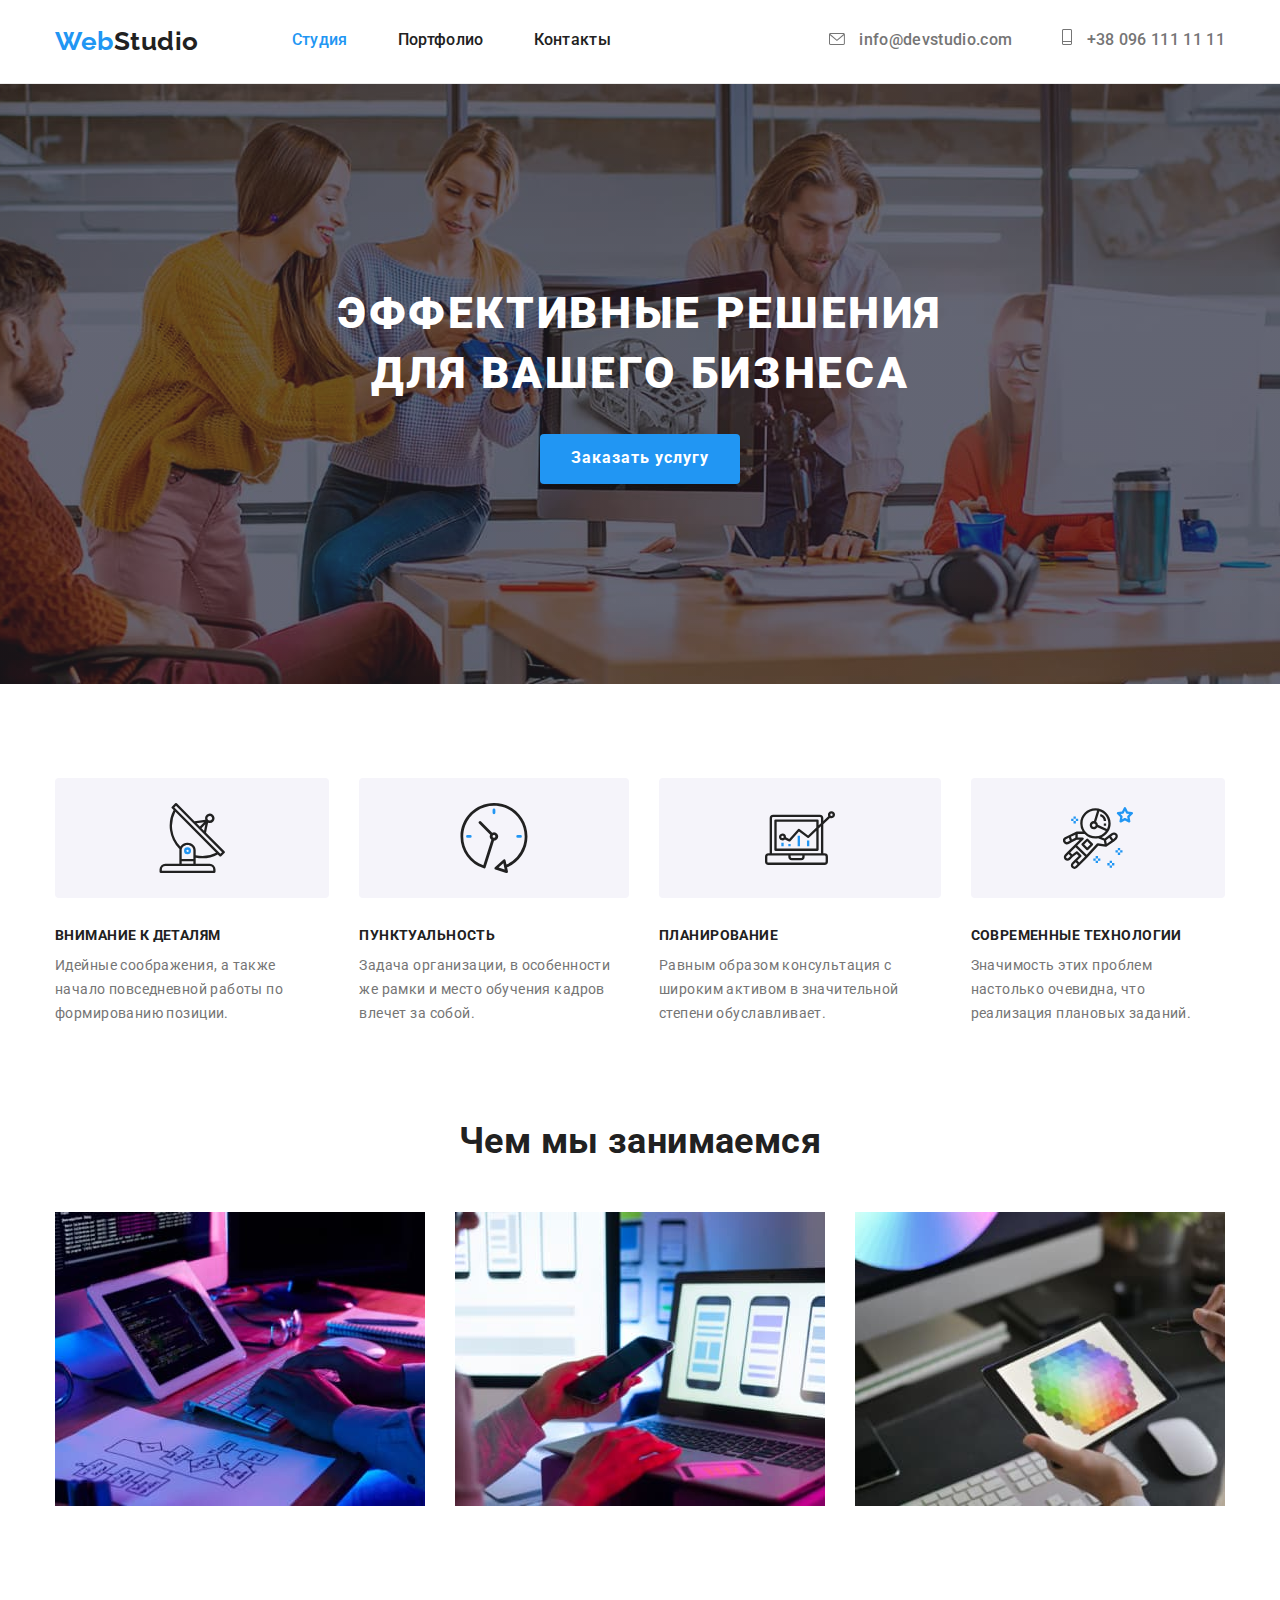
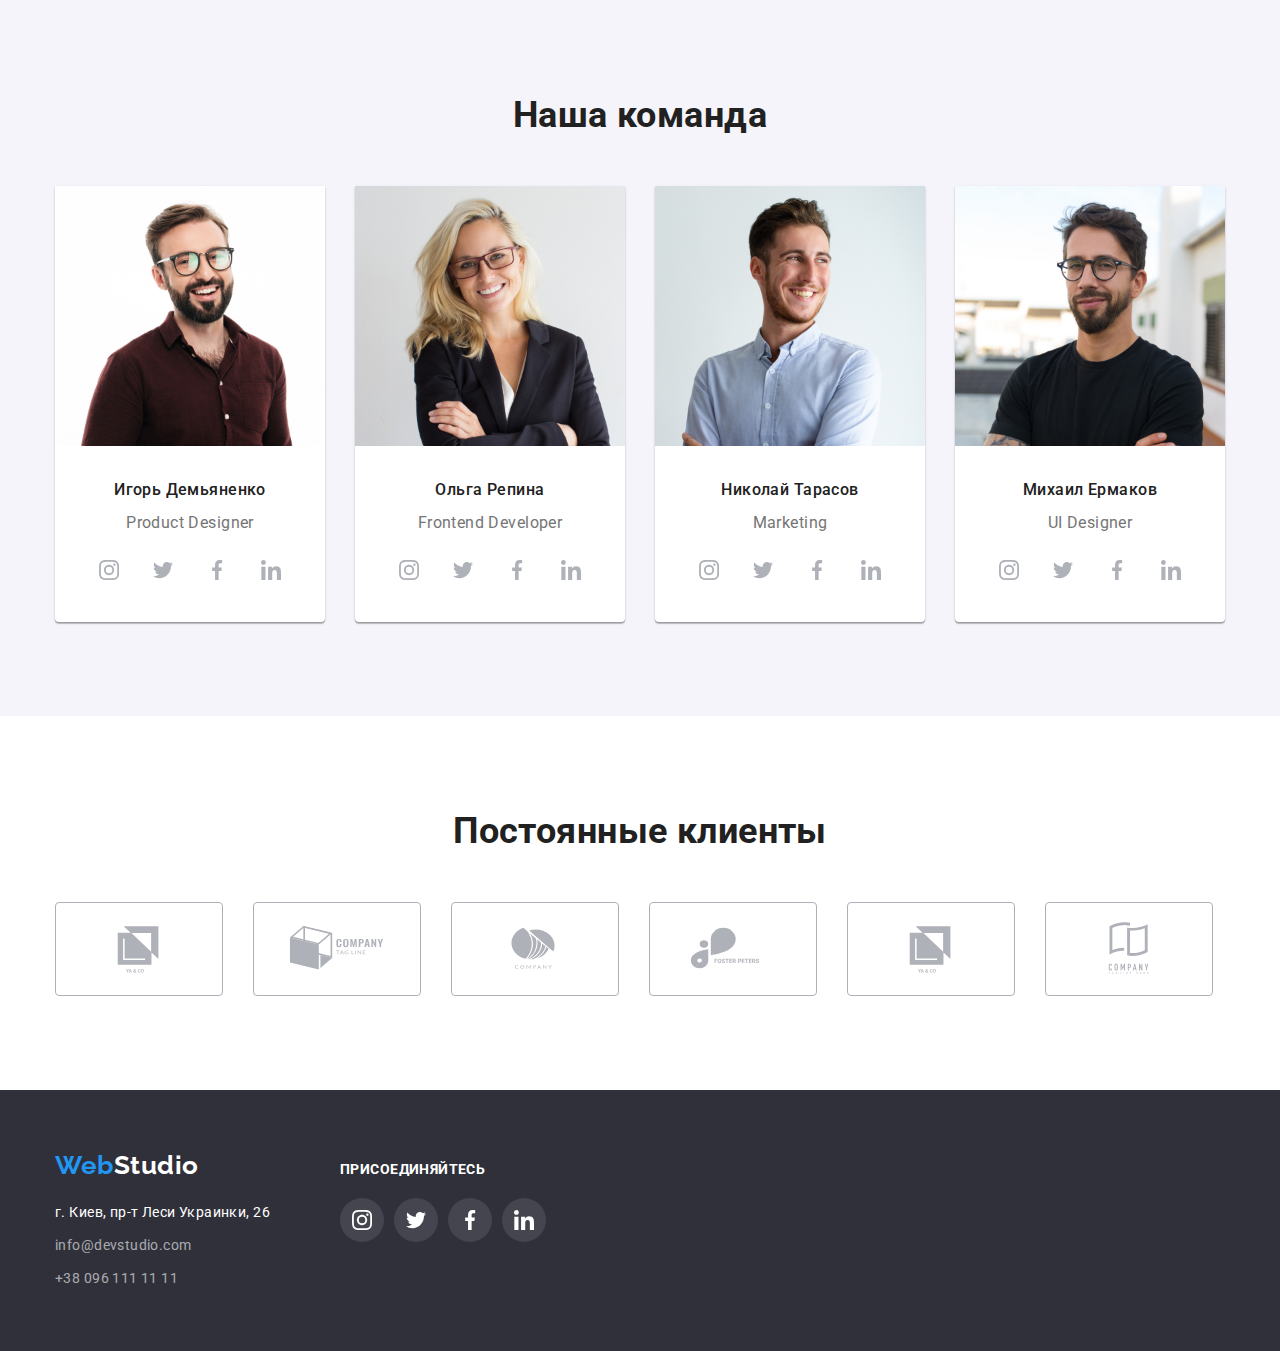
==== commit feb9bea8: "Оформлення соцсетей у футорі" ====
--- a/index.html
+++ b/index.html
@@ -314,16 +314,44 @@
     </main>
 
     <footer class="footer"><!--Подвал сайта, наши контакты-->
-        <div class="container">
-        <a href="" class="footer-logo link ">Web<span class="span-logo-footer">Studio</span></a>
-        <address class="adress">
-            
-       <ul class="">
-           <li class="footer-list"><a href="https://goo.gl/maps/BZQKdsraXfpykEwU6" class="link-footer link link-adress" target="_blank">г. Киев, пр-т Леси Украинки, 26</a></li>
-           <li class="footer-list"><a href="mailto:info@devstudio.com" class="link-footer link">info@devstudio.com</a></li>
-           <li class="footer-list"><a href="tel:+380961111111" class="link-footer link">+38 096 111 11 11</a></li>
-       </ul>
-        </address>
+        <div class="container footer-block">
+            <div class="footer-adres">
+                    <a href="" class="footer-logo link ">Web<span class="span-logo-footer">Studio</span></a>
+                    <address class="adress">
+                    
+                        <ul class="">
+                            <li class="footer-list"><a href="https://goo.gl/maps/BZQKdsraXfpykEwU6" class="link-footer link link-adress"
+                                    target="_blank">г. Киев, пр-т Леси Украинки, 26</a></li>
+                            <li class="footer-list"><a href="mailto:info@devstudio.com" class="link-footer link">info@devstudio.com</a></li>
+                            <li class="footer-list"><a href="tel:+380961111111" class="link-footer link">+38 096 111 11 11</a></li>
+                        </ul>
+                    </address>
+            </div>
+            <div class="footer-social">
+                <h2 class="social-link">присоединяйтесь</h2>
+                <ul class="social-icons">
+                    <li class="team-social-list">
+                        <a href="#" class="link-icon"><svg class="team-social-icon footer-icon" width="20" height="20">
+                                <use href=" images/icons.svg#icon-instagram"></use>
+                            </svg></a>
+                    </li>
+                    <li class="team-social-list">
+                        <a href="#" class="link-icon"><svg class="team-social-icon footer-icon" width="20" height="20">
+                                <use href=" images/icons.svg#icon-twitter"></use>
+                            </svg></a>
+                    </li>
+                    <li class="team-social-list">
+                        <a href="#" class="link-icon"><svg class="team-social-icon footer-icon" width="20" height="20">
+                                <use href=" images/icons.svg#icon-facebook"></use>
+                            </svg></a>
+                    </li>
+                    <li class="team-social-list">
+                        <a href="#" class="link-icon"><svg class="team-social-icon footer-icon" width="20" height="20">
+                                <use href=" images/icons.svg#icon-linkedin"></use>
+                            </svg></a>
+                    </li>
+                </ul>
+            </div>
         </div>
     </footer>
 
--- a/css/style.css
+++ b/css/style.css
@@ -386,7 +386,7 @@
 .partner-list-icon:hover,
 .partner-list-icon:focus {
   fill: var(--secondary-button-color);
-  border-color: ;
+  border-color: var(--secondary-button-color);
 }
 .partner-links {
   display: flex;
@@ -437,6 +437,35 @@
 
 .link-adress {
   color: var(--first-fon-color);
+}
+
+.footer-block {
+  display: flex;
+  align-items: baseline;
+  /* align-items: center; */
+}
+
+.footer-adres {
+  margin-right: 70px;
+}
+
+.social-link {
+  margin-bottom: 20px;
+
+  font-weight: 700;
+  font-size: 14px;
+  line-height: 1.14;
+  letter-spacing: 0.03em;
+  text-transform: uppercase;
+
+  color: #ffffff;
+}
+
+.footer-icon {
+  fill: var(--first-fon-color);
+}
+.team-social-list {
+  background-color: rgba(255, 255, 255, 0.1);
 }
 
 /*Portfolio*/
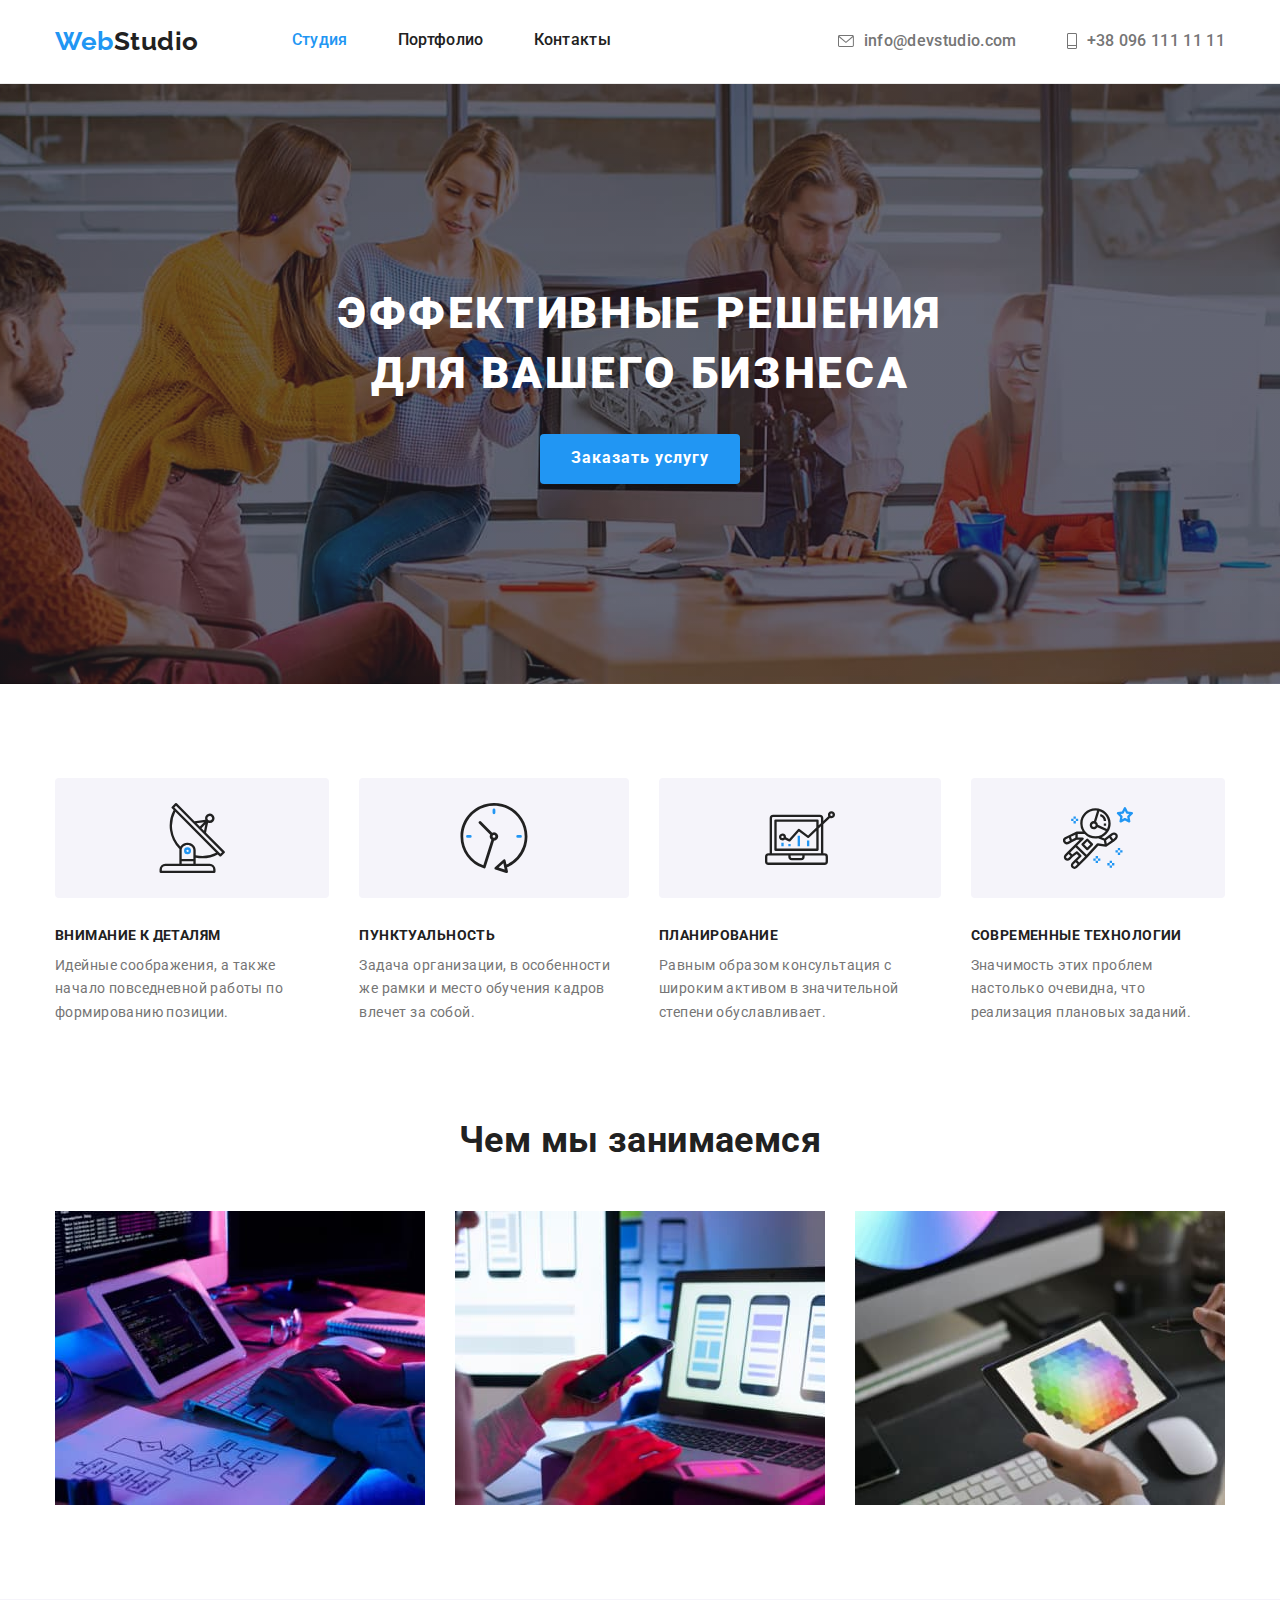
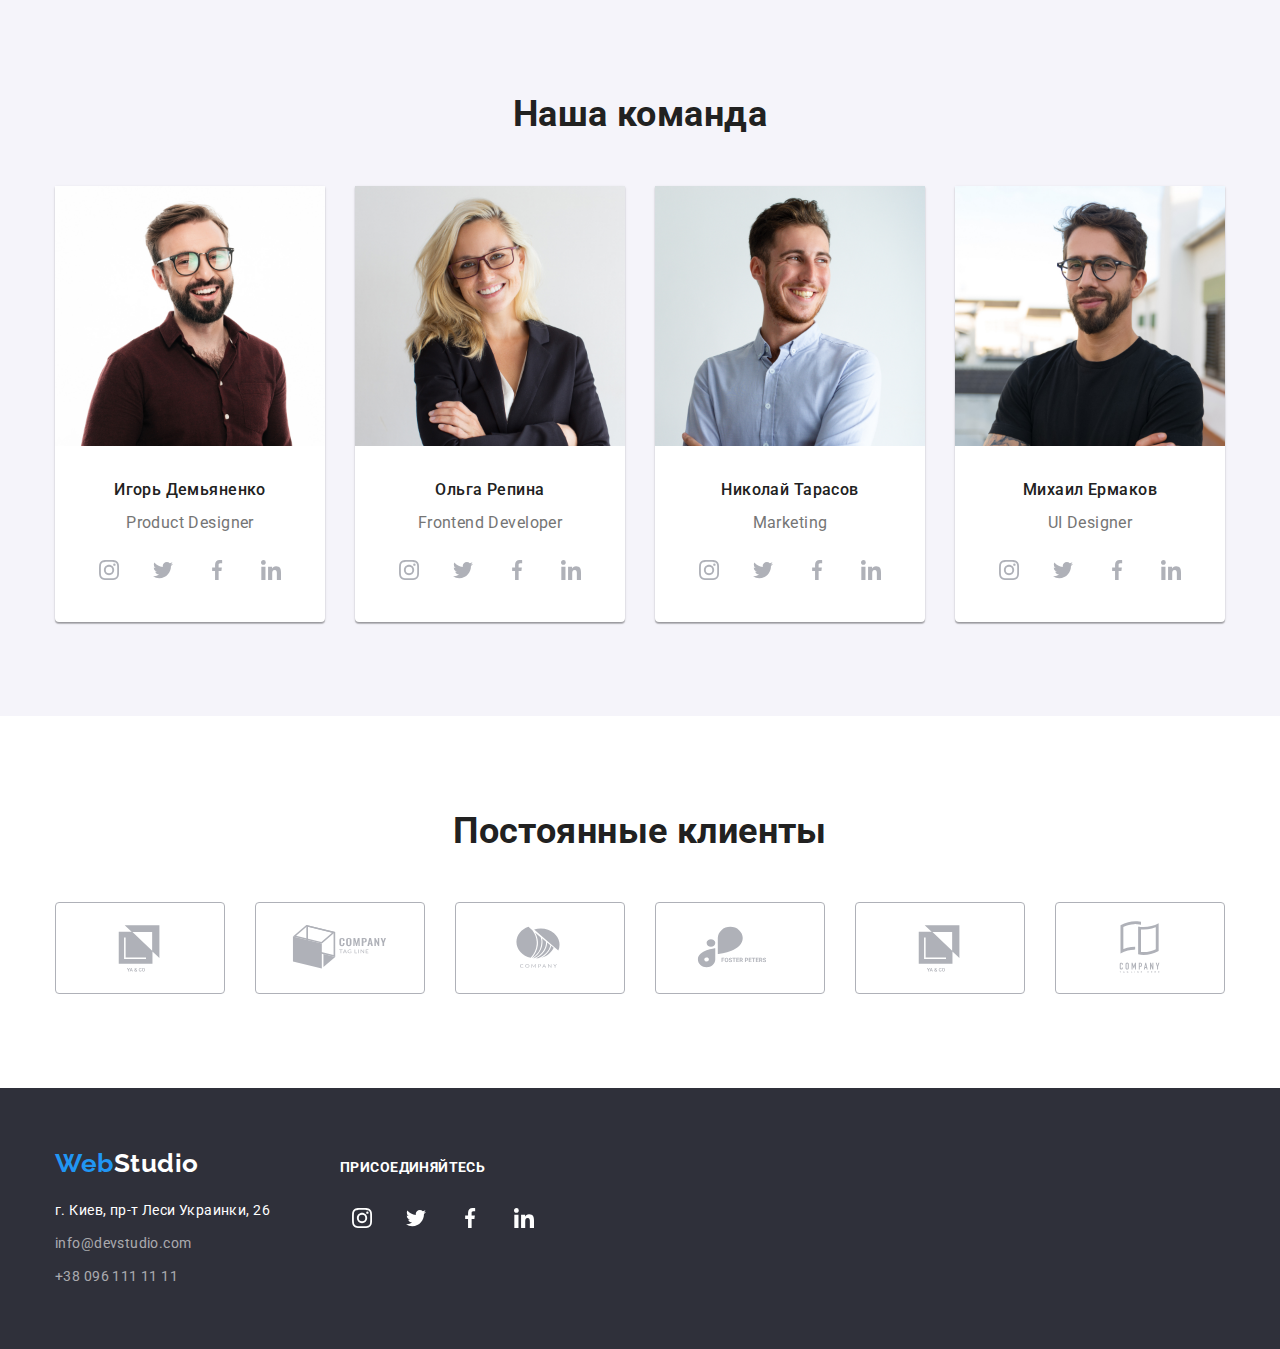
==== commit 6b1f4edf: "Виправлення помилок" ====
--- a/index.html
+++ b/index.html
@@ -138,8 +138,6 @@
                     <div class="team-block">
                         <h3 class="my-name">Игорь Демьяненко</h3>
                         <p class="my-work">Product Designer</p>
-                    </div>
-                    <div class="team-social">
                         <ul class="social-icons">
                             <li class="team-social-list">
                                 <a href="#" class="link-icon">
@@ -165,14 +163,13 @@
                             </li>
                         </ul>
                     </div>
+                    
                 </li>
                 <li class="team-cards">
                     <img src="images/card2.jpg" alt="Наш разработчик" width="270" height="260">
                     <div class="team-block">
                         <h3 class="my-name">Ольга Репина</h3>
                         <p class="my-work">Frontend Developer</p>
-                    </div>
-                    <div class="team-social">
                         <ul class="social-icons">
                             <li class="team-social-list">
                                 <a href="#" class="link-icon"><svg class="team-social-icon" width="20" height="20">
@@ -195,15 +192,13 @@
                                     </svg></a>
                             </li>
                         </ul>
-                    </div>
+                                        </div>
                 </li>
                 <li class="team-cards">
                     <img src="images/card3.jpg" alt="Специалист по продажам" width="270" height="260">
                     <div class="team-block">
                         <h3 class="my-name">Николай Тарасов</h3>
                         <p class="my-work">Marketing</p>
-                    </div>
-                    <div class="team-social">
                         <ul class="social-icons">
                             <li class="team-social-list">
                                 <a href="#" class="link-icon"><svg class="team-social-icon" width="20" height="20">
@@ -226,15 +221,13 @@
                                     </svg></a>
                             </li>
                         </ul>
-                    </div>
+                                       </div>
                 </li>
                 <li class="team-cards">
                     <img src="images/card4.jpg" alt="Наш ЮА дизайнер" width="270" height="260">
                     <div class="team-block">
                         <h3 class="my-name">Михаил Ермаков</h3>
                         <p class="my-work">UI Designer</p>
-                    </div>
-                    <div class="team-social">
                         <ul class="social-icons">
                             <li class="team-social-list">
                                 <a href="#" class="link-icon"><svg class="team-social-icon" width="20" height="20">
@@ -257,6 +250,7 @@
                                     </svg></a>
                             </li>
                         </ul>
+                    
                     </div>
                 </li>
             </ul>
--- a/css/style.css
+++ b/css/style.css
@@ -138,6 +138,8 @@
 }
 
 .head-nav-contact {
+  display: flex;
+  align-items: center;
   font-size: 16px;
   font-weight: 500;
   line-height: 1.14;
@@ -163,7 +165,7 @@
   padding-bottom: 200px;
   text-align: center;
   margin: 0 auto;
-  height: 600px;
+
   max-width: 1600px;
 
   background-image: linear-gradient(
@@ -173,7 +175,7 @@
     ),
     url(../images/hero.jpg);
   background-position: center;
-  /* background-size: cover; */
+  background-size: cover;
   background-repeat: no-repeat;
 }
 
@@ -286,6 +288,7 @@
   background-color: var(--first-button-color);
 }
 .my-work {
+  margin-bottom: 16px;
   font-size: 16px;
   line-height: 1.19;
 }
@@ -319,10 +322,6 @@
 
 .team-block {
   padding-top: 30px;
-  padding-bottom: 16px;
-}
-
-.team-social {
   padding-bottom: 30px;
 }
 
@@ -333,30 +332,31 @@
 }
 
 .team-social-list {
-  display: flex;
-  justify-content: center;
-  align-items: center;
   width: 44px;
   height: 44px;
-  border-radius: 50%;
-  cursor: pointer;
-  fill: var(--socset-fill-color);
 }
 
 .team-social-list:not(:first-child) {
   margin-left: 10px;
 }
 
-.team-social-list:hover,
-.team-social-list:focus {
+.link-icon {
+  width: 100%;
+  height: 100%;
+  display: flex;
+  justify-content: center;
+  align-items: center;
+
+  border-radius: 50%;
+  fill: var(--socset-fill-color);
+}
+
+.link-icon:hover,
+.link-icon:focus {
   background-color: var(--secondary-button-color);
   fill: var(--first-fon-color);
 }
 
-.link-icon {
-  width: 20px;
-  height: 20px;
-}
 /* сектор наши клиенты */
 .our-partner {
   margin-bottom: 50px;
@@ -366,12 +366,21 @@
   display: flex;
 }
 .partner-list-icon {
-  flex-basis: calc((100%-150px) / 6);
-  padding-bottom: 16px;
-  padding-top: 16px;
-  padding-left: 30px;
-  padding-right: 30px;
   margin-right: 30px;
+  width: 170px;
+  height: 92px;
+}
+
+.partner-list-icon:last-child {
+  margin-right: 0;
+}
+
+.partner-links {
+  display: flex;
+  width: 100%;
+  height: 100%;
+  align-items: center;
+  justify-content: center;
 
   fill: var(--socset-fill-color);
   cursor: pointer;
@@ -379,18 +388,10 @@
   border-radius: 4px;
 }
 
-.partner-list-icon:last-child {
-  margin-right: 0;
-}
-
-.partner-list-icon:hover,
-.partner-list-icon:focus {
+.partner-links:hover,
+.partner-links:focus {
   fill: var(--secondary-button-color);
   border-color: var(--secondary-button-color);
-}
-.partner-links {
-  display: flex;
-  height: 60px;
 }
 
 .partner-icon {
@@ -464,8 +465,8 @@
 .footer-icon {
   fill: var(--first-fon-color);
 }
-.team-social-list {
-  background-color: rgba(255, 255, 255, 0.1);
+.team-social-list > .team-social-list {
+  fill: rgba(255, 255, 255, 0.1);
 }
 
 /*Portfolio*/
@@ -563,3 +564,13 @@
   letter-spacing: 0.06em;
   margin-bottom: 4px;
 }
+
+.project-card:hover,
+.project-card:focus {
+  filter: drop-shadow(0px 4px 4px rgba(0, 0, 0, 0.25));
+}
+
+.card-link:hover,
+.card-link:focus {
+  filter: drop-shadow(0px 4px 4px rgba(0, 0, 0, 0.25));
+}
